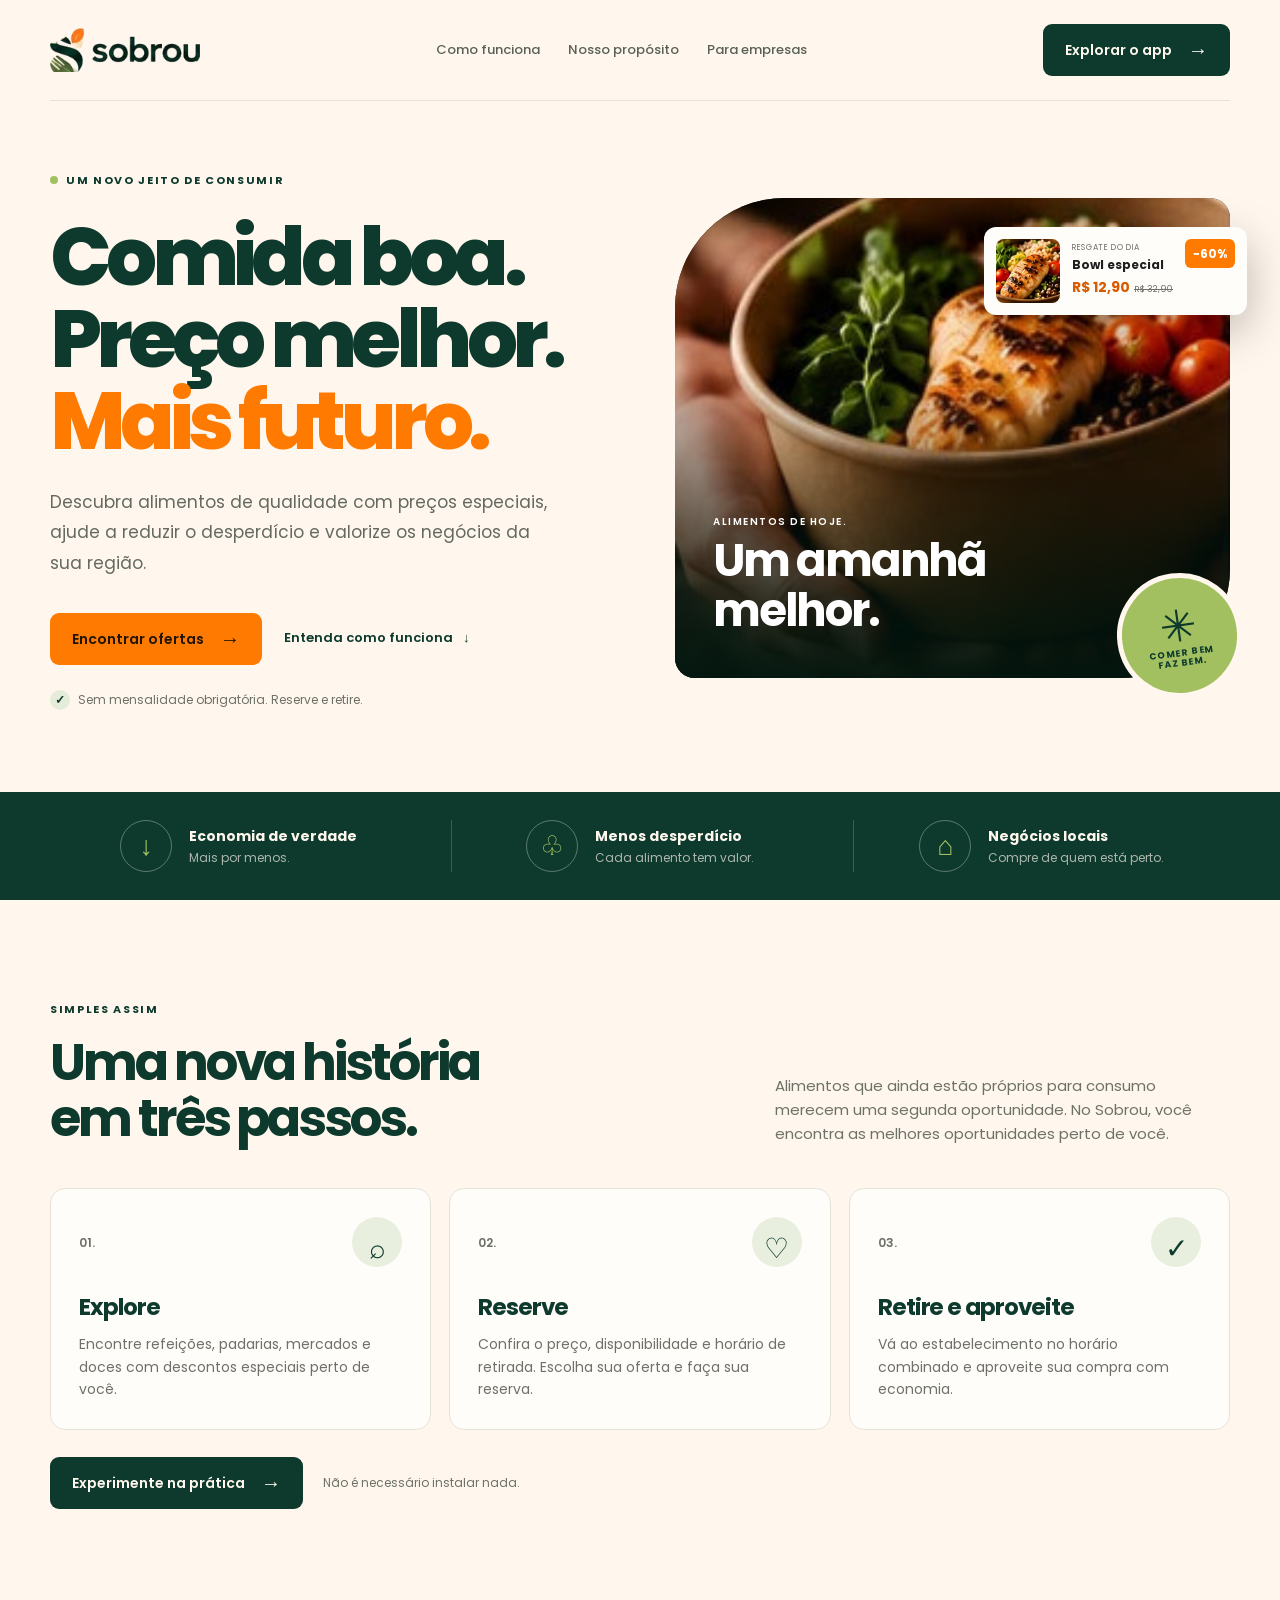
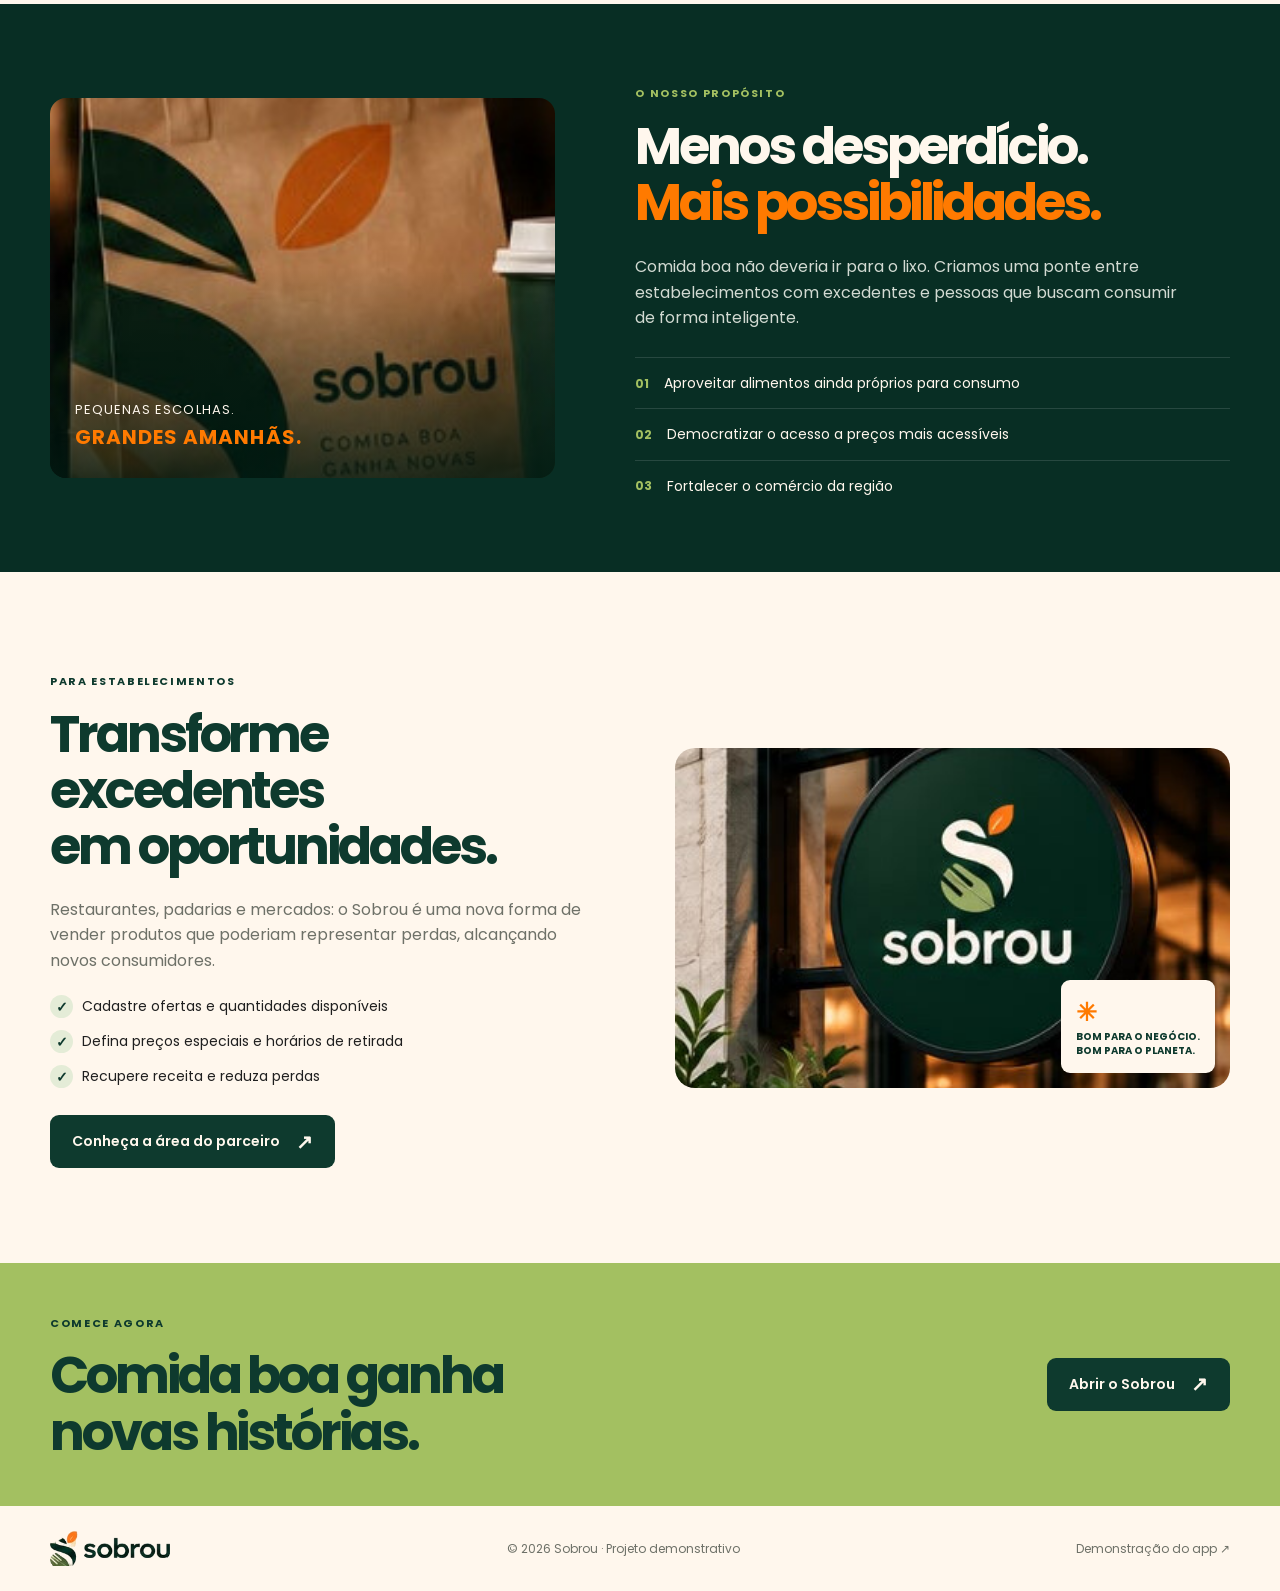
==== index.html @ 49dca66e "first commit" ====
<!doctype html>
<html lang="pt-BR">
<head>
  <meta charset="utf-8">
  <meta name="viewport" content="width=device-width, initial-scale=1">
  <meta name="theme-color" content="#0e3a2e">
  <meta name="description" content="Sobrou conecta alimentos de qualidade a pessoas que querem economizar, evitando desperdício e valorizando negócios locais.">
  <title>Sobrou — Comida boa ganha novas histórias.</title>
  <link rel="icon" href="assets/icon.png">
  <link rel="stylesheet" href="styles.css">
</head>
<body class="landing">
  <header class="site-header" id="inicio">
    <a class="brand" href="index.html" aria-label="Sobrou, início"><img src="assets/logo.png" alt="Sobrou"></a>
    <nav class="site-nav" aria-label="Navegação principal">
      <a href="#como-funciona">Como funciona</a>
      <a href="#impacto">Nosso propósito</a>
      <a href="#parceiros">Para empresas</a>
    </nav>
    <a class="button button-dark nav-cta" href="app.html">Explorar o app <span aria-hidden="true">→</span></a>
  </header>
  <main>
    <section class="hero wrap">
      <div class="hero-copy">
        <div class="eyebrow"><span class="status-dot"></span> UM NOVO JEITO DE CONSUMIR</div>
        <h1>Comida boa.<br>Preço melhor.<br><em>Mais futuro.</em></h1>
        <p>Descubra alimentos de qualidade com preços especiais, ajude a reduzir o desperdício e valorize os negócios da sua região.</p>
        <div class="hero-actions">
          <a class="button button-orange" href="app.html">Encontrar ofertas <span>→</span></a>
          <a class="text-link" href="#como-funciona">Entenda como funciona <span>↓</span></a>
        </div>
        <div class="hero-note"><span class="mini-icon">✓</span> Sem mensalidade obrigatória. Reserve e retire.</div>
      </div>
      <div class="hero-visual">
        <img src="assets/hero.jpg" alt="Bowl de frango, grãos e vegetais em uma embalagem sustentável">
        <div class="hero-overlay"></div>
        <div class="hero-image-label"><span>ALIMENTOS DE HOJE.</span><strong>Um amanhã<br>melhor.</strong></div>
        <div class="float-offer"><div class="float-thumb"><img src="assets/bowl.jpg" alt=""></div><div><small>RESGATE DO DIA</small><b>Bowl especial</b><div><strong>R$ 12,90</strong> <del>R$ 32,90</del></div></div><span class="discount">−60%</span></div>
        <div class="hero-stamp">✳<small>COMER BEM<br>FAZ BEM.</small></div>
      </div>
    </section>
    <section class="value-strip" aria-label="Benefícios">
      <div class="wrap strip-inner">
        <div><span class="strip-icon">↓</span><span><b>Economia de verdade</b><small>Mais por menos.</small></span></div>
        <div><span class="strip-icon">♧</span><span><b>Menos desperdício</b><small>Cada alimento tem valor.</small></span></div>
        <div><span class="strip-icon">⌂</span><span><b>Negócios locais</b><small>Compre de quem está perto.</small></span></div>
      </div>
    </section>
    <section class="section wrap" id="como-funciona">
      <div class="section-heading"><div><span class="eyebrow">SIMPLES ASSIM</span><h2>Uma nova história<br>em três passos.</h2></div><p>Alimentos que ainda estão próprios para consumo merecem uma segunda oportunidade. No Sobrou, você encontra as melhores oportunidades perto de você.</p></div>
      <div class="steps">
        <article class="step"><div class="step-top"><span class="step-num">01.</span><span class="step-icon">⌕</span></div><h3>Explore</h3><p>Encontre refeições, padarias, mercados e doces com descontos especiais perto de você.</p></article>
        <article class="step"><div class="step-top"><span class="step-num">02.</span><span class="step-icon">♡</span></div><h3>Reserve</h3><p>Confira o preço, disponibilidade e horário de retirada. Escolha sua oferta e faça sua reserva.</p></article>
        <article class="step"><div class="step-top"><span class="step-num">03.</span><span class="step-icon">✓</span></div><h3>Retire e aproveite</h3><p>Vá ao estabelecimento no horário combinado e aproveite sua compra com economia.</p></article>
      </div>
      <div class="section-cta"><a class="button button-dark" href="app.html">Experimente na prática <span>→</span></a><span>Não é necessário instalar nada.</span></div>
    </section>
    <section class="impact-section" id="impacto">
      <div class="wrap impact-layout">
        <div class="impact-photo"><img src="assets/package.jpg" alt="Embalagem Sobrou de papel kraft"><span>PEQUENAS ESCOLHAS.<br><strong>GRANDES AMANHÃS.</strong></span></div>
        <div class="impact-copy"><span class="eyebrow light">O NOSSO PROPÓSITO</span><h2>Menos desperdício.<br><em>Mais possibilidades.</em></h2><p>Comida boa não deveria ir para o lixo. Criamos uma ponte entre estabelecimentos com excedentes e pessoas que buscam consumir de forma inteligente.</p><div class="impact-list"><div><span>01</span> Aproveitar alimentos ainda próprios para consumo</div><div><span>02</span> Democratizar o acesso a preços mais acessíveis</div><div><span>03</span> Fortalecer o comércio da região</div></div>
        </div>
      </div>
    </section>
    <section class="section wrap partners" id="parceiros">
      <div class="partners-copy"><span class="eyebrow">PARA ESTABELECIMENTOS</span><h2>Transforme excedentes<br>em oportunidades.</h2><p>Restaurantes, padarias e mercados: o Sobrou é uma nova forma de vender produtos que poderiam representar perdas, alcançando novos consumidores.</p><ul class="check-list"><li>Cadastre ofertas e quantidades disponíveis</li><li>Defina preços especiais e horários de retirada</li><li>Recupere receita e reduza perdas</li></ul><a class="button button-dark" href="app.html#merchant">Conheça a área do parceiro <span>↗</span></a></div>
      <div class="partner-photo"><img src="assets/store.jpg" alt="Fachada de estabelecimento com identidade Sobrou"><div class="partner-badge"><span>✳</span> BOM PARA O NEGÓCIO.<br>BOM PARA O PLANETA.</div></div>
    </section>
    <section class="final-cta"><div class="wrap final-inner"><div><span class="eyebrow">COMECE AGORA</span><h2>Comida boa ganha<br>novas histórias.</h2></div><a href="app.html" class="button button-dark">Abrir o Sobrou <span>↗</span></a></div></section>
  </main>
  <footer class="site-footer wrap"><a class="brand" href="#inicio"><img src="assets/logo.png" alt="Sobrou"></a><span>© 2026 Sobrou · Projeto demonstrativo</span><a href="app.html">Demonstração do app ↗</a></footer>
</body>
</html>
---- styles.css ----
@import url('https://fonts.googleapis.com/css2?family=Poppins:wght@400;500;600;700;800&display=swap');
:root{--green:#0e3a2e;--green-deep:#082e24;--orange:#ff7a00;--cream:#fff7ed;--sage:#a3c061;--ink:#1f1f1f;--muted:#6e7168;--line:#e7e2d8;--white:#fffdf9;--font:Poppins,Arial,sans-serif}
*{box-sizing:border-box}html{scroll-behavior:smooth}body{margin:0;background:var(--cream);color:var(--ink);font-family:var(--font);line-height:1.6}a{color:inherit;text-decoration:none}button,input,select{font:inherit}button{cursor:pointer}img{max-width:100%;display:block}button:focus-visible,a:focus-visible,input:focus-visible,select:focus-visible{outline:3px solid #f5a64a;outline-offset:3px}h1,h2,h3,p{margin:0}h1,h2,h3{line-height:1.1;letter-spacing:-.045em}em{font-style:normal;color:var(--orange)}.wrap{width:min(1180px,calc(100% - 72px));margin-inline:auto}.brand img{width:150px;height:auto}.button{display:inline-flex;align-items:center;justify-content:center;gap:16px;padding:15px 22px;border:0;border-radius:9px;font-size:14px;font-weight:600;white-space:nowrap;transition:transform .2s,opacity .2s}.button:hover{transform:translateY(-2px);opacity:.9}.button-dark{background:var(--green);color:var(--cream)}.button-orange{background:var(--orange);color:#221500}.button-outline{background:transparent;border:1px solid var(--line);color:var(--green)}.button span{font-size:20px;line-height:1}.eyebrow{font-size:11px;letter-spacing:.15em;font-weight:700;color:var(--green);display:inline-flex;align-items:center;gap:8px}.status-dot{height:8px;width:8px;border-radius:50%;background:var(--sage);display:inline-block}.site-header{width:min(1180px,calc(100% - 72px));margin:auto;display:flex;align-items:center;justify-content:space-between;gap:30px;padding:24px 0;border-bottom:1px solid var(--line)}.site-nav{display:flex;gap:28px;align-items:center;font-size:13px;font-weight:500;color:#596057}.site-nav a:hover{color:var(--orange)}.hero{display:grid;grid-template-columns:1fr 1fr;align-items:center;gap:70px;min-height:590px;padding-block:65px 82px}.hero h1{font-size:clamp(55px,6.3vw,92px);font-weight:800;color:var(--green);line-height:1.02;margin:24px 0;letter-spacing:-.07em}.hero-copy>p{max-width:500px;font-size:17px;color:#646961;line-height:1.8}.hero-actions{display:flex;align-items:center;gap:22px;flex-wrap:wrap;margin-top:34px}.text-link{font-size:13px;font-weight:600;color:var(--green);display:flex;gap:10px;align-items:center}.text-link:hover{color:var(--orange)}.hero-note{display:flex;gap:8px;align-items:center;margin-top:25px;font-size:12px;color:var(--muted)}.mini-icon{display:grid;place-items:center;width:20px;height:20px;border-radius:50%;background:#e5edda;color:var(--green);font-weight:bold}.hero-visual{position:relative;min-height:480px;border-radius:110px 20px 110px 20px;background:var(--green);isolation:isolate}.hero-visual>img{position:absolute;inset:0;width:100%;height:100%;object-fit:cover;border-radius:inherit}.hero-overlay{position:absolute;inset:0;background:linear-gradient(0deg,rgba(0,23,15,.88),transparent 65%);border-radius:inherit}.hero-image-label{position:absolute;bottom:43px;left:38px;color:#fff;line-height:1.1}.hero-image-label span{font-size:10px;letter-spacing:.15em;font-weight:600}.hero-image-label strong{display:block;font-size:45px;letter-spacing:-.05em;margin-top:8px}.float-offer{position:absolute;right:-17px;top:29px;display:flex;gap:12px;align-items:center;background:var(--white);padding:12px;border-radius:12px;box-shadow:0 15px 45px #0004}.float-thumb{width:64px;height:64px;border-radius:8px;overflow:hidden}.float-thumb img{width:100%;height:100%;object-fit:cover}.float-offer small{display:block;color:var(--muted);font-size:8px;letter-spacing:.08em}.float-offer b{display:block;font-size:12px}.float-offer strong{font-size:14px;color:#da5b00}.float-offer del{font-size:9px;color:var(--muted)}.discount{padding:5px 8px;background:var(--orange);color:#fff;border-radius:6px;font-size:12px;font-weight:700;white-space:nowrap}.float-offer .discount{align-self:flex-start}.hero-stamp{position:absolute;right:-12px;bottom:-20px;background:var(--sage);color:var(--green);width:125px;height:125px;border-radius:50%;display:flex;flex-direction:column;align-items:center;justify-content:center;font-size:44px;line-height:1.05;transform:rotate(-8deg);border:5px solid var(--cream)}.hero-stamp small{font-size:9px;text-align:center;font-weight:700;letter-spacing:.07em}.value-strip{background:var(--green);color:var(--cream)}.strip-inner{display:grid;grid-template-columns:repeat(3,1fr);padding:28px 0;gap:24px}.strip-inner>div{display:flex;gap:17px;align-items:center;justify-content:center}.strip-inner>div+div{border-left:1px solid #ffffff30}.strip-icon{display:grid;place-items:center;width:52px;height:52px;border:1px solid #ffffff50;border-radius:50%;font-size:27px;color:var(--sage)}.strip-inner b,.strip-inner small{display:block}.strip-inner b{font-size:14px}.strip-inner small{font-size:12px;opacity:.66}.section{padding-block:95px}.section-heading{display:flex;align-items:end;justify-content:space-between;gap:60px;margin-bottom:42px}.section h2,.impact-copy h2,.final-cta h2{font-size:clamp(38px,4vw,59px);margin-top:13px;color:var(--green);letter-spacing:-.06em}.section-heading p{max-width:455px;color:var(--muted);font-size:15px}.steps{display:grid;grid-template-columns:repeat(3,1fr);gap:18px}.step{background:var(--white);border:1px solid var(--line);border-radius:15px;padding:28px;min-height:210px}.step-top{display:flex;align-items:center;justify-content:space-between;margin-bottom:28px}.step-num{font-size:12px;color:var(--muted);font-weight:600}.step-icon{background:#e9efde;color:var(--green);padding:10px;border-radius:50%;height:50px;width:50px;display:grid;place-items:center;font-size:28px}.step h3{font-size:23px;color:var(--green);margin-bottom:13px}.step p{font-size:14px;color:var(--muted)}.section-cta{display:flex;align-items:center;gap:20px;margin-top:27px}.section-cta>span{font-size:12px;color:var(--muted)}.impact-section{background:var(--green-deep);color:var(--cream);padding:75px 0}.impact-layout{display:grid;grid-template-columns:.85fr 1fr;gap:80px;align-items:center}.impact-photo{height:380px;position:relative;overflow:hidden;border-radius:16px}.impact-photo img{width:100%;height:100%;object-fit:cover;object-position:center 48%}.impact-photo:after{content:"";position:absolute;inset:0;background:linear-gradient(0deg,#001a12cf,transparent 55%)}.impact-photo span{font-size:13px;letter-spacing:.08em;position:absolute;bottom:25px;left:25px;z-index:1}.impact-photo strong{color:var(--orange);font-size:20px}.eyebrow.light{color:var(--sage)}.impact-copy h2{color:var(--cream);margin-bottom:24px}.impact-copy p{color:#d2dad2;max-width:550px}.impact-list{display:grid;gap:14px;margin-top:26px}.impact-list>div{padding-top:14px;border-top:1px solid #ffffff20;font-size:14px;display:flex;align-items:center;gap:15px}.impact-list span{color:var(--sage);font-size:12px;font-weight:700}.partners{display:grid;grid-template-columns:1fr 1fr;gap:70px;align-items:center}.partners-copy>p{color:var(--muted);margin:22px 0}.check-list{list-style:none;padding:0;display:grid;gap:12px;margin:0 0 27px;font-size:14px}.check-list li:before{content:"✓";display:inline-grid;place-items:center;color:var(--green);background:#e4ecd7;border-radius:50%;width:23px;height:23px;margin-right:9px;font-weight:bold}.partner-photo{height:340px;position:relative;border-radius:20px;overflow:hidden}.partner-photo img{width:100%;height:100%;object-fit:cover}.partner-badge{position:absolute;right:15px;bottom:15px;background:var(--cream);padding:15px;font-size:10px;font-weight:700;color:var(--green);border-radius:9px;line-height:1.4}.partner-badge span{color:var(--orange);font-size:25px;display:block}.final-cta{background:var(--sage);padding:46px 0}.final-inner{display:flex;align-items:center;justify-content:space-between;gap:25px}.site-footer{display:flex;justify-content:space-between;align-items:center;gap:25px;padding:25px 0;font-size:12px;color:var(--muted)}.site-footer .brand img{width:120px}
/* Aplicativo */
.svg-defs{position:absolute;width:0;height:0;overflow:hidden}.icon{width:21px;height:21px;fill:none;stroke:currentColor;stroke-width:1.7;stroke-linecap:round;stroke-linejoin:round;flex:none}.app-body{background:#fcf9f3;min-height:100vh}.app-sidebar{position:fixed;inset:0 auto 0 0;width:240px;background:var(--cream);border-right:1px solid var(--line);padding:25px 20px;display:flex;flex-direction:column;z-index:5}.app-brand{margin:10px 0 42px 10px;display:block}.app-brand img{width:150px}.sidebar-caption{font-size:10px;letter-spacing:.12em;color:#8c8e83;font-weight:600;margin:0 12px 12px}.nav-item{border:0;background:transparent;color:#6f7469;display:flex;gap:13px;align-items:center;width:100%;padding:12px 13px;border-radius:8px;font-size:13px;font-weight:500;text-align:left;margin-bottom:5px}.nav-item:hover{background:#eee9de}.nav-item.active{background:var(--green);color:white;font-weight:600}.sidebar-card{margin-top:auto;border-radius:12px;padding:19px;background:var(--green);color:var(--cream);overflow:hidden;position:relative}.sidebar-card-leaf{font-size:40px;color:var(--sage);line-height:1}.sidebar-card b{font-size:14px;line-height:1.4}.sidebar-card p{font-size:11px;opacity:.8;margin:8px 0}.sidebar-card a{color:var(--sage);font-size:11px;font-weight:600}.back-website{font-size:12px;color:var(--muted);margin:20px 10px 0}.app-main{margin-left:240px;max-width:1700px}.app-header{display:flex;align-items:center;gap:17px;justify-content:space-between;border-bottom:1px solid var(--line);padding:17px 36px;background:var(--cream);height:78px}.location{display:flex;gap:8px;align-items:center;color:var(--green)}.location small{display:block;font-size:9px;font-weight:600;letter-spacing:.08em;color:var(--muted)}.location b{font-size:13px}.demo-label{margin-left:auto;display:flex;align-items:center;gap:6px;font-size:11px;color:var(--muted);padding:7px 11px;border:1px solid var(--line);border-radius:20px}.avatar{background:#e3ebd4;border:none;border-radius:50%;color:var(--green);width:40px;height:40px;font-size:12px;font-weight:700}.mobile-brand,.mobile-nav{display:none}.app-content{padding:32px 36px 70px;max-width:1250px;margin:auto}.app-title{display:flex;align-items:center;justify-content:space-between;gap:15px;margin-bottom:22px}.app-title h1{font-size:32px;color:var(--green);letter-spacing:-.05em}.app-title p{font-size:13px;color:var(--muted);margin-top:6px}.searchbox{display:flex;align-items:center;gap:10px;border:1px solid var(--line);border-radius:9px;background:var(--white);height:46px;padding:0 14px;min-width:250px;color:var(--muted)}.searchbox input{background:none;flex:1;border:0;outline:0;min-width:0;font-size:13px;color:var(--ink)}.app-banner{border-radius:15px;background:var(--green);height:190px;display:flex;position:relative;overflow:hidden;margin:0 0 25px;color:var(--cream);align-items:center;padding:25px 32px;isolation:isolate}.app-banner:after{content:"";position:absolute;inset:0;z-index:-1;background:linear-gradient(90deg,var(--green) 0%,var(--green) 46%,#0e3a2e25 100%)}.app-banner img{position:absolute;right:0;width:48%;height:100%;object-fit:cover;z-index:-2}.app-banner h2{font-size:34px;letter-spacing:-.05em;line-height:1.16}.app-banner h2 em{color:var(--sage)}.app-banner small{display:block;font-size:11px;color:#d5e0d2;margin-top:12px}.category-bar{display:flex;gap:9px;overflow:auto;padding:0 0 10px;scrollbar-width:none}.chip{display:inline-flex;align-items:center;gap:6px;border:1px solid var(--line);background:var(--white);border-radius:30px;padding:8px 15px;font-size:12px;font-weight:500;color:#62695e;white-space:nowrap}.chip.active{color:white;background:var(--green);border-color:var(--green)}.subheading{display:flex;justify-content:space-between;align-items:center;margin:24px 0 15px;gap:12px}.subheading h2{font-size:21px;color:var(--green);letter-spacing:-.035em}.subheading span,.subheading button{font-size:12px;color:#d65d00;background:none;border:0;font-weight:600}.sort-control{border:1px solid var(--line);background:var(--white);color:var(--green);padding:7px 10px;border-radius:7px;font-size:12px}.offer-grid{display:grid;grid-template-columns:repeat(3,minmax(0,1fr));gap:18px}.offer-card{background:var(--white);border:1px solid var(--line);border-radius:13px;overflow:hidden;position:relative;cursor:pointer;transition:.2s}.offer-card:hover{transform:translateY(-3px);box-shadow:0 8px 25px #0e3a2e10}.offer-image{position:relative;height:160px;background:#e1ddcd}.offer-image img{height:100%;width:100%;object-fit:cover}.offer-image .discount{position:absolute;top:12px;left:12px}.favorite-btn{position:absolute;right:10px;top:10px;width:35px;height:35px;border:0;border-radius:50%;display:grid;place-items:center;background:var(--white);color:var(--green)}.favorite-btn.filled{color:var(--orange)}.favorite-btn.filled .icon{fill:var(--orange)}.offer-info{padding:15px}.offer-info h3{font-size:16px;color:var(--green);line-height:1.25;letter-spacing:-.02em}.offer-meta{display:flex;gap:5px;font-size:11px;color:var(--muted);margin:6px 0 12px;flex-wrap:wrap}.offer-price{display:flex;gap:8px;align-items:center;flex-wrap:wrap}.offer-price strong{color:#d65a00;font-size:21px;font-weight:700}.offer-price del{font-size:11px;color:#8b8e83}.offer-bottom{border-top:1px solid var(--line);display:flex;align-items:center;justify-content:space-between;gap:5px;padding-top:11px;margin-top:12px;color:var(--muted);font-size:10px}.offer-bottom .icon{height:13px;width:13px}.offer-bottom span{display:flex;align-items:center;gap:4px}.offer-bottom b{color:var(--green);font-weight:600}.empty{border:1px dashed var(--line);border-radius:12px;text-align:center;padding:60px 20px;background:var(--white);color:var(--muted);grid-column:1/-1}.empty h3{color:var(--green);margin:10px 0}.empty .button{margin-top:15px}.empty .icon{width:32px;height:32px;color:var(--sage)}.app-modal{padding:0;border:0;border-radius:18px;width:min(510px,calc(100% - 28px));max-height:min(90vh,800px);background:var(--white);color:var(--ink);overflow:auto;box-shadow:0 15px 80px #0004}.app-modal::backdrop{background:#092c25a1;backdrop-filter:blur(2px)}.modal-top{display:flex;align-items:center;gap:12px;justify-content:space-between;padding:20px 23px;border-bottom:1px solid var(--line)}.modal-top h2{color:var(--green);font-size:21px;letter-spacing:-.04em}.close-btn{height:35px;width:35px;background:var(--cream);border:1px solid var(--line);border-radius:50%;font-size:21px;line-height:1;color:var(--green)}.modal-photo{height:210px;width:100%;object-fit:cover}.modal-body{padding:24px}.modal-body h2{font-size:27px;color:var(--green);margin:8px 0}.modal-body p{font-size:13px;color:var(--muted);margin:11px 0}.modal-detail{display:grid;gap:11px;padding:15px;background:var(--cream);border-radius:9px;margin:18px 0}.modal-detail div{display:flex;align-items:center;gap:8px;font-size:12px}.modal-detail .icon{width:16px;height:16px;color:var(--green)}.quantity-row{display:flex;align-items:center;justify-content:space-between;font-size:13px;font-weight:600;margin:20px 0}.quantity{display:flex;align-items:center;gap:16px}.quantity button{height:35px;width:35px;border:1px solid var(--line);background:var(--cream);border-radius:50%;color:var(--green);font-size:18px}.wide{width:100%}.order-summary{display:flex;align-items:center;gap:14px;padding:15px;background:var(--cream);border-radius:10px}.order-summary img{width:78px;height:63px;object-fit:cover;border-radius:7px}.order-summary b{font-size:14px;color:var(--green)}.order-summary small{display:block;color:var(--muted);font-size:11px}.order-summary strong{color:#d65a00}.total-row{display:flex;justify-content:space-between;padding:19px 0;border-bottom:1px solid var(--line);font-weight:600}.payment-options{display:grid;gap:10px;margin:14px 0}.payment-options label{display:flex;gap:10px;padding:11px;border:1px solid var(--line);border-radius:8px;font-size:13px;align-items:center}.payment-options input{accent-color:var(--green)}.notice{padding:12px;background:#fff0dc;color:#9b5e16;border-radius:8px;font-size:12px;margin:15px 0}.success{text-align:center;padding:38px 23px}.success-icon{width:90px;height:90px;border-radius:50%;display:grid;place-items:center;margin:0 auto 22px;background:#e3ecd4;color:var(--green);font-size:48px}.order-code{background:var(--cream);border:1px dashed #c5cbb4;border-radius:10px;padding:14px;margin:20px 0;font-size:13px;color:var(--muted)}.order-code strong{display:block;color:var(--green);font-size:25px;letter-spacing:.12em}.orders-list{display:grid;gap:15px}.order-card{border:1px solid var(--line);padding:19px;background:var(--white);border-radius:12px}.order-top{display:flex;justify-content:space-between;align-items:center;margin-bottom:15px;font-size:12px;font-weight:700;color:var(--green)}.pill{font-size:11px;padding:5px 9px;background:#ffe7c6;color:#975308;border-radius:20px;font-weight:600}.pill.green{color:var(--green);background:#e0eedb}.order-actions{display:flex;gap:10px;align-items:center;justify-content:space-between;margin-top:14px;font-size:12px}.profile-card{padding:24px;background:var(--white);border:1px solid var(--line);border-radius:13px;max-width:620px}.profile-person{display:flex;gap:16px;align-items:center;padding-bottom:22px;border-bottom:1px solid var(--line)}.profile-person .avatar{width:60px;height:60px;font-size:20px;display:grid;place-items:center}.profile-person h2{color:var(--green);font-size:20px}.profile-person p{font-size:13px;color:var(--muted)}.profile-link{width:100%;border:0;border-bottom:1px solid var(--line);display:flex;align-items:center;gap:12px;background:none;color:var(--green);padding:16px 0;text-align:left;font-size:13px}.profile-link span{margin-left:auto}.merchant-stats{display:grid;grid-template-columns:repeat(3,1fr);gap:14px;margin:20px 0}.stat{padding:20px;border:1px solid var(--line);border-radius:12px;background:var(--white)}.stat small{font-size:12px;color:var(--muted)}.stat strong{display:block;font-size:25px;color:var(--green);letter-spacing:-.05em}.merchant-offer{display:flex;align-items:center;gap:14px;border:1px solid var(--line);border-radius:10px;background:var(--white);padding:13px;margin-bottom:12px}.merchant-offer img{width:70px;height:60px;border-radius:7px;object-fit:cover}.merchant-offer b{font-size:13px;color:var(--green)}.merchant-offer small{display:block;font-size:11px;color:var(--muted)}.toggle{margin-left:auto;border:0;border-radius:18px;background:var(--green);width:42px;height:25px;padding:3px;display:flex;align-items:center;justify-content:flex-end}.toggle.off{background:#b9bdb5;justify-content:flex-start}.toggle:before{content:"";width:19px;height:19px;border-radius:50%;background:white}.offer-form{display:grid;gap:14px}.offer-form label{font-size:12px;color:var(--green);font-weight:600;display:grid;gap:5px}.offer-form input,.offer-form select{width:100%;background:var(--cream);border:1px solid var(--line);border-radius:8px;padding:10px;font-size:14px}.form-row{display:grid;grid-template-columns:1fr 1fr;gap:11px}.toast{position:fixed;bottom:28px;left:50%;transform:translate(-50%,20px);opacity:0;pointer-events:none;background:var(--green);color:white;padding:13px 20px;border-radius:9px;z-index:20;transition:.25s;font-size:13px;max-width:90%;text-align:center}.toast.show{opacity:1;transform:translate(-50%,0)}.small-text{font-size:12px;color:var(--muted)}
@media(max-width:1050px){.hero{gap:45px}.hero-visual{min-height:425px}.hero-stamp{width:100px;height:100px}.site-nav{gap:17px}.offer-grid{grid-template-columns:repeat(2,minmax(0,1fr))}.app-title{align-items:start;flex-direction:column}.searchbox{width:100%}.impact-layout{gap:45px}}
@media(max-width:760px){.wrap,.site-header{width:calc(100% - 36px)}.site-header{gap:10px;padding:18px 0}.brand img{width:112px}.site-nav{display:none}.nav-cta{font-size:11px;padding:10px 12px;gap:5px}.hero{grid-template-columns:1fr;padding:36px 0 52px;gap:32px;min-height:0}.hero h1{font-size:clamp(48px,12vw,75px);margin:18px 0}.hero-copy>p{font-size:15px}.hero-actions{gap:14px;margin-top:23px}.hero-note{margin-top:15px}.hero-visual{min-height:350px;border-radius:60px 16px 60px 16px;margin-right:5px}.float-offer{top:20px;right:-5px;padding:9px;gap:8px}.float-thumb{width:45px;height:45px}.hero-stamp{right:-7px;bottom:-12px}.hero-image-label{bottom:32px;left:25px}.hero-image-label strong{font-size:34px}.strip-inner{grid-template-columns:1fr;gap:17px;padding:22px 0}.strip-inner>div{justify-content:flex-start}.strip-inner>div+div{border-left:0}.strip-icon{height:40px;width:40px;font-size:21px}.section{padding-block:57px}.section-heading{display:block;margin-bottom:23px}.section-heading p{margin-top:17px}.section h2,.impact-copy h2,.final-cta h2{font-size:37px}.steps{grid-template-columns:1fr}.step{padding:22px;min-height:160px}.step-top{margin-bottom:17px}.section-cta{flex-wrap:wrap;gap:10px}.impact-section{padding:40px 0}.impact-layout,.partners{grid-template-columns:1fr;gap:30px}.impact-photo{height:280px}.impact-copy p{font-size:14px}.partner-photo{height:270px}.final-inner{align-items:flex-start;flex-direction:column}.site-footer{align-items:flex-start;flex-direction:column;gap:9px}.app-sidebar{display:none}.app-main{margin:0}.app-header{height:auto;padding:13px 16px;gap:8px;flex-wrap:wrap}.mobile-brand{display:block}.mobile-brand img{width:106px}.location{order:5;flex-basis:100%;padding-top:7px;gap:6px}.location small{display:none}.location .icon{width:15px;height:15px}.location b{font-size:12px}.demo-label{font-size:9px;padding:5px 7px}.app-header .avatar{height:33px;width:33px}.app-content{padding:19px 15px 99px}.app-title{gap:12px;margin-bottom:17px}.app-title h1{font-size:25px}.app-title p{font-size:12px}.app-banner{height:145px;padding:18px;margin-bottom:17px;border-radius:12px}.app-banner h2{font-size:25px}.app-banner small{font-size:10px;max-width:165px}.chip{font-size:11px;padding:7px 11px}.offer-grid{gap:10px;grid-template-columns:repeat(2,minmax(0,1fr))}.offer-image{height:115px}.offer-image .discount{font-size:10px;padding:4px 6px;top:7px;left:7px}.favorite-btn{height:29px;width:29px;right:7px;top:7px}.favorite-btn .icon{height:17px;width:17px}.offer-info{padding:10px}.offer-info h3{font-size:13px}.offer-meta{font-size:10px;margin:5px 0 7px}.offer-price{gap:5px}.offer-price strong{font-size:17px}.offer-price del{font-size:9px}.offer-bottom{font-size:9px;gap:4px;flex-wrap:wrap}.subheading{margin:17px 0 13px}.subheading h2{font-size:18px}.mobile-nav{display:flex;position:fixed;z-index:10;bottom:0;left:0;right:0;justify-content:space-around;align-items:center;background:var(--cream);border-top:1px solid var(--line);padding:8px 4px max(10px,env(safe-area-inset-bottom));box-shadow:0 -4px 15px #0e3a2e06}.mobile-nav .nav-item{flex-direction:column;gap:4px;text-align:center;font-size:10px;padding:5px 2px;margin:0;width:auto;background:transparent}.mobile-nav .nav-item.active{color:#d65a00}.mobile-nav .icon{width:22px;height:22px}.mobile-nav [data-view=merchant]{display:none}.toast{bottom:80px}.merchant-stats{gap:7px}.stat{padding:12px 9px}.stat strong{font-size:19px}.stat small{font-size:10px}.modal-photo{height:180px}.app-modal{max-height:88vh}.modal-body{padding:20px}}
@media(prefers-reduced-motion:reduce){html{scroll-behavior:auto}*{transition:none!important}}
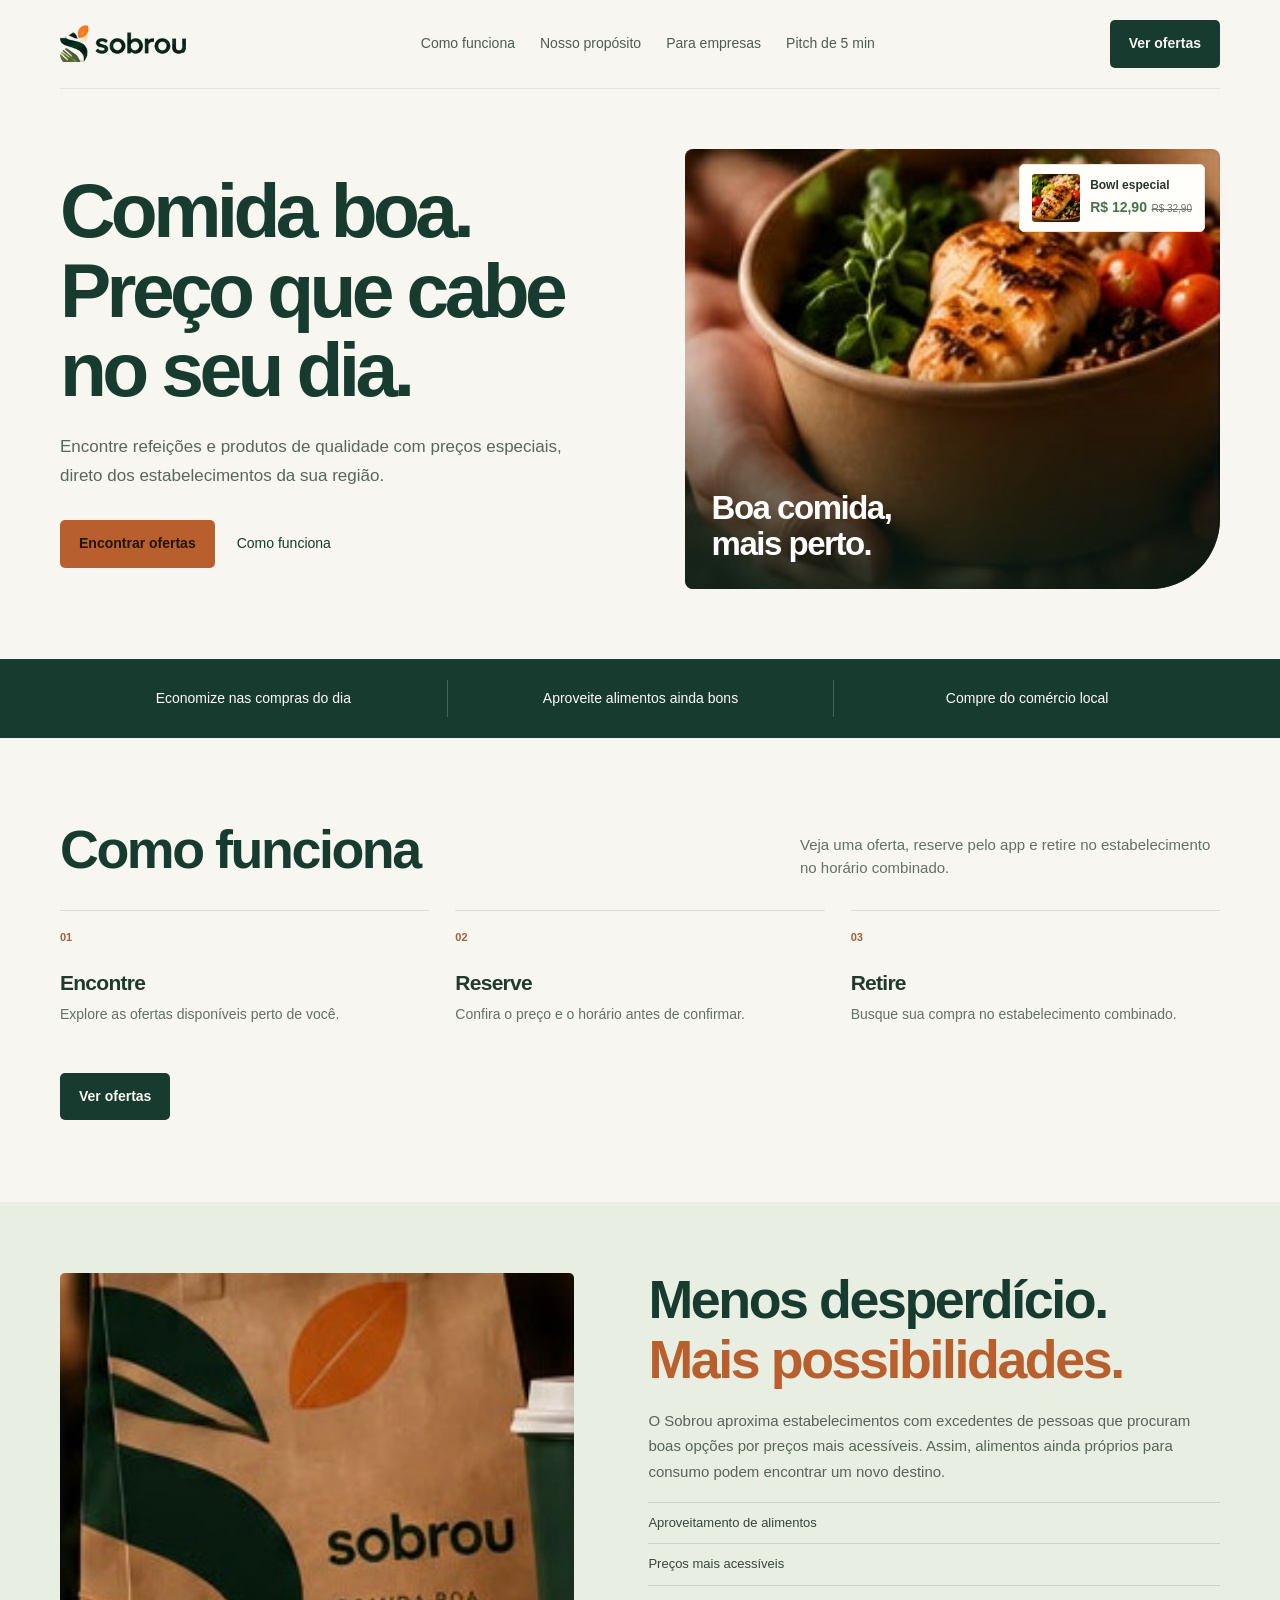
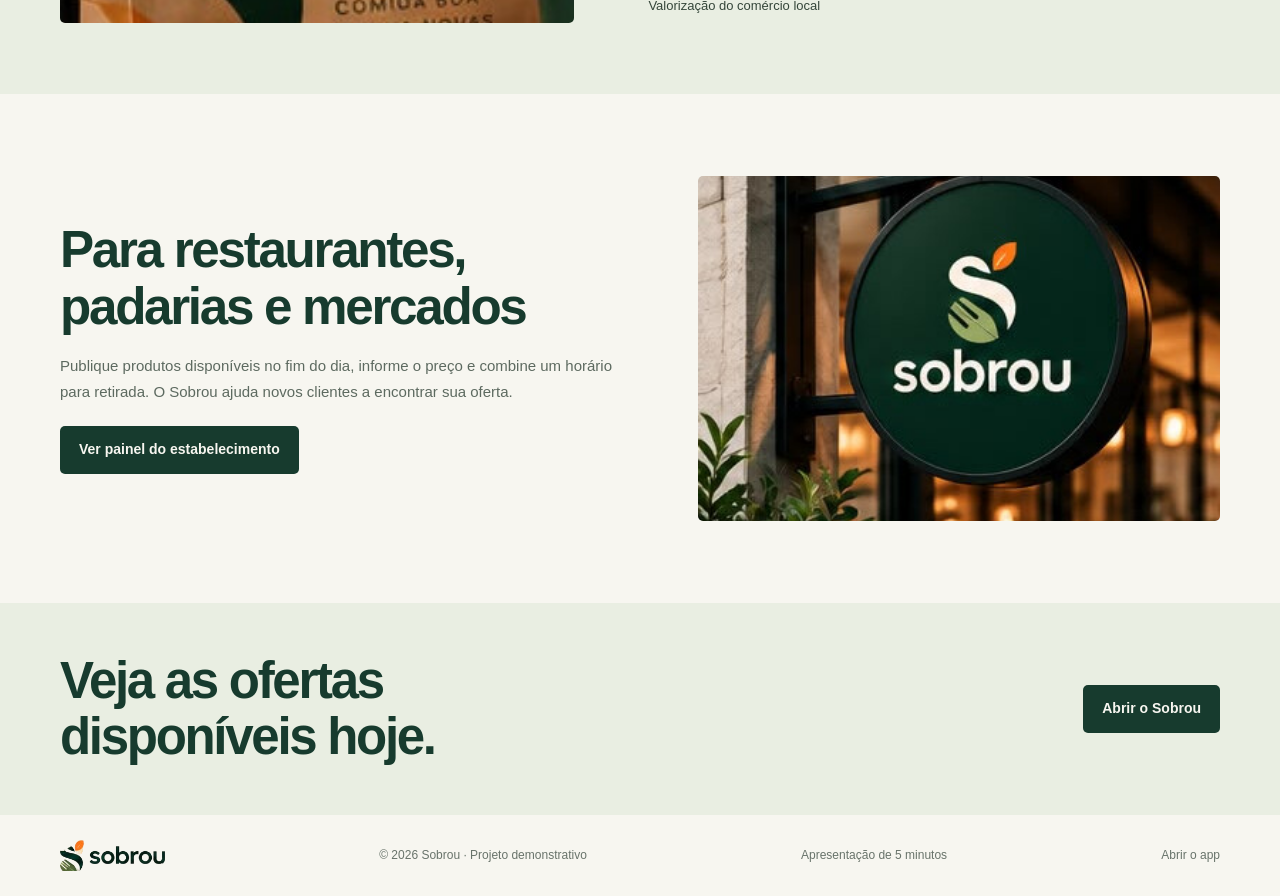
==== commit 5a2a7df4: "Publish Sobrou pitch, app demo and PDF" ====
--- a/index.html
+++ b/index.html
@@ -16,58 +16,56 @@
       <a href="#como-funciona">Como funciona</a>
       <a href="#impacto">Nosso propósito</a>
       <a href="#parceiros">Para empresas</a>
+      <a href="pitch.html">Pitch de 5 min</a>
     </nav>
-    <a class="button button-dark nav-cta" href="app.html">Explorar o app <span aria-hidden="true">→</span></a>
+    <a class="button button-dark nav-cta" href="app.html">Ver ofertas</a>
   </header>
   <main>
     <section class="hero wrap">
       <div class="hero-copy">
-        <div class="eyebrow"><span class="status-dot"></span> UM NOVO JEITO DE CONSUMIR</div>
-        <h1>Comida boa.<br>Preço melhor.<br><em>Mais futuro.</em></h1>
-        <p>Descubra alimentos de qualidade com preços especiais, ajude a reduzir o desperdício e valorize os negócios da sua região.</p>
+        <h1>Comida boa.<br>Preço que cabe<br>no seu dia.</h1>
+        <p>Encontre refeições e produtos de qualidade com preços especiais, direto dos estabelecimentos da sua região.</p>
         <div class="hero-actions">
-          <a class="button button-orange" href="app.html">Encontrar ofertas <span>→</span></a>
-          <a class="text-link" href="#como-funciona">Entenda como funciona <span>↓</span></a>
+          <a class="button button-orange" href="app.html">Encontrar ofertas</a>
+          <a class="text-link" href="#como-funciona">Como funciona</a>
         </div>
-        <div class="hero-note"><span class="mini-icon">✓</span> Sem mensalidade obrigatória. Reserve e retire.</div>
       </div>
       <div class="hero-visual">
         <img src="assets/hero.jpg" alt="Bowl de frango, grãos e vegetais em uma embalagem sustentável">
         <div class="hero-overlay"></div>
-        <div class="hero-image-label"><span>ALIMENTOS DE HOJE.</span><strong>Um amanhã<br>melhor.</strong></div>
-        <div class="float-offer"><div class="float-thumb"><img src="assets/bowl.jpg" alt=""></div><div><small>RESGATE DO DIA</small><b>Bowl especial</b><div><strong>R$ 12,90</strong> <del>R$ 32,90</del></div></div><span class="discount">−60%</span></div>
-        <div class="hero-stamp">✳<small>COMER BEM<br>FAZ BEM.</small></div>
+        <div class="hero-image-label"><strong>Boa comida,<br>mais perto.</strong></div>
+        <div class="float-offer"><div class="float-thumb"><img src="assets/bowl.jpg" alt="Bowl com frango e vegetais"></div><div><b>Bowl especial</b><div><strong>R$ 12,90</strong> <del>R$ 32,90</del></div></div></div>
       </div>
     </section>
-    <section class="value-strip" aria-label="Benefícios">
+    <section class="value-strip" aria-label="O que você encontra no Sobrou">
       <div class="wrap strip-inner">
-        <div><span class="strip-icon">↓</span><span><b>Economia de verdade</b><small>Mais por menos.</small></span></div>
-        <div><span class="strip-icon">♧</span><span><b>Menos desperdício</b><small>Cada alimento tem valor.</small></span></div>
-        <div><span class="strip-icon">⌂</span><span><b>Negócios locais</b><small>Compre de quem está perto.</small></span></div>
+        <div>Economize nas compras do dia</div>
+        <div>Aproveite alimentos ainda bons</div>
+        <div>Compre do comércio local</div>
       </div>
     </section>
     <section class="section wrap" id="como-funciona">
-      <div class="section-heading"><div><span class="eyebrow">SIMPLES ASSIM</span><h2>Uma nova história<br>em três passos.</h2></div><p>Alimentos que ainda estão próprios para consumo merecem uma segunda oportunidade. No Sobrou, você encontra as melhores oportunidades perto de você.</p></div>
+      <div class="section-heading"><div><h2>Como funciona</h2></div><p>Veja uma oferta, reserve pelo app e retire no estabelecimento no horário combinado.</p></div>
       <div class="steps">
-        <article class="step"><div class="step-top"><span class="step-num">01.</span><span class="step-icon">⌕</span></div><h3>Explore</h3><p>Encontre refeições, padarias, mercados e doces com descontos especiais perto de você.</p></article>
-        <article class="step"><div class="step-top"><span class="step-num">02.</span><span class="step-icon">♡</span></div><h3>Reserve</h3><p>Confira o preço, disponibilidade e horário de retirada. Escolha sua oferta e faça sua reserva.</p></article>
-        <article class="step"><div class="step-top"><span class="step-num">03.</span><span class="step-icon">✓</span></div><h3>Retire e aproveite</h3><p>Vá ao estabelecimento no horário combinado e aproveite sua compra com economia.</p></article>
+        <article class="step"><div class="step-top"><span class="step-num">01</span></div><h3>Encontre</h3><p>Explore as ofertas disponíveis perto de você.</p></article>
+        <article class="step"><div class="step-top"><span class="step-num">02</span></div><h3>Reserve</h3><p>Confira o preço e o horário antes de confirmar.</p></article>
+        <article class="step"><div class="step-top"><span class="step-num">03</span></div><h3>Retire</h3><p>Busque sua compra no estabelecimento combinado.</p></article>
       </div>
-      <div class="section-cta"><a class="button button-dark" href="app.html">Experimente na prática <span>→</span></a><span>Não é necessário instalar nada.</span></div>
+      <div class="section-cta"><a class="button button-dark" href="app.html">Ver ofertas</a></div>
     </section>
     <section class="impact-section" id="impacto">
       <div class="wrap impact-layout">
-        <div class="impact-photo"><img src="assets/package.jpg" alt="Embalagem Sobrou de papel kraft"><span>PEQUENAS ESCOLHAS.<br><strong>GRANDES AMANHÃS.</strong></span></div>
-        <div class="impact-copy"><span class="eyebrow light">O NOSSO PROPÓSITO</span><h2>Menos desperdício.<br><em>Mais possibilidades.</em></h2><p>Comida boa não deveria ir para o lixo. Criamos uma ponte entre estabelecimentos com excedentes e pessoas que buscam consumir de forma inteligente.</p><div class="impact-list"><div><span>01</span> Aproveitar alimentos ainda próprios para consumo</div><div><span>02</span> Democratizar o acesso a preços mais acessíveis</div><div><span>03</span> Fortalecer o comércio da região</div></div>
+        <div class="impact-photo"><img src="assets/package.jpg" alt="Embalagem do projeto Sobrou"></div>
+        <div class="impact-copy"><h2>Menos desperdício.<br><em>Mais possibilidades.</em></h2><p>O Sobrou aproxima estabelecimentos com excedentes de pessoas que procuram boas opções por preços mais acessíveis. Assim, alimentos ainda próprios para consumo podem encontrar um novo destino.</p><div class="impact-list"><div>Aproveitamento de alimentos</div><div>Preços mais acessíveis</div><div>Valorização do comércio local</div></div>
         </div>
       </div>
     </section>
     <section class="section wrap partners" id="parceiros">
-      <div class="partners-copy"><span class="eyebrow">PARA ESTABELECIMENTOS</span><h2>Transforme excedentes<br>em oportunidades.</h2><p>Restaurantes, padarias e mercados: o Sobrou é uma nova forma de vender produtos que poderiam representar perdas, alcançando novos consumidores.</p><ul class="check-list"><li>Cadastre ofertas e quantidades disponíveis</li><li>Defina preços especiais e horários de retirada</li><li>Recupere receita e reduza perdas</li></ul><a class="button button-dark" href="app.html#merchant">Conheça a área do parceiro <span>↗</span></a></div>
-      <div class="partner-photo"><img src="assets/store.jpg" alt="Fachada de estabelecimento com identidade Sobrou"><div class="partner-badge"><span>✳</span> BOM PARA O NEGÓCIO.<br>BOM PARA O PLANETA.</div></div>
+      <div class="partners-copy"><h2>Para restaurantes,<br>padarias e mercados</h2><p>Publique produtos disponíveis no fim do dia, informe o preço e combine um horário para retirada. O Sobrou ajuda novos clientes a encontrar sua oferta.</p><a class="button button-dark" href="app.html#merchant">Ver painel do estabelecimento</a></div>
+      <div class="partner-photo"><img src="assets/store.jpg" alt="Fachada de estabelecimento local"></div>
     </section>
-    <section class="final-cta"><div class="wrap final-inner"><div><span class="eyebrow">COMECE AGORA</span><h2>Comida boa ganha<br>novas histórias.</h2></div><a href="app.html" class="button button-dark">Abrir o Sobrou <span>↗</span></a></div></section>
+    <section class="final-cta"><div class="wrap final-inner"><div><h2>Veja as ofertas<br>disponíveis hoje.</h2></div><a href="app.html" class="button button-dark">Abrir o Sobrou</a></div></section>
   </main>
-  <footer class="site-footer wrap"><a class="brand" href="#inicio"><img src="assets/logo.png" alt="Sobrou"></a><span>© 2026 Sobrou · Projeto demonstrativo</span><a href="app.html">Demonstração do app ↗</a></footer>
+  <footer class="site-footer wrap"><a class="brand" href="#inicio"><img src="assets/logo.png" alt="Sobrou"></a><span>© 2026 Sobrou · Projeto demonstrativo</span><a href="pitch.html">Apresentação de 5 minutos</a><a href="app.html">Abrir o app</a></footer>
 </body>
 </html>
--- a/styles.css
+++ b/styles.css
@@ -1,8 +1,33 @@
-@import url('https://fonts.googleapis.com/css2?family=Poppins:wght@400;500;600;700;800&display=swap');
-:root{--green:#0e3a2e;--green-deep:#082e24;--orange:#ff7a00;--cream:#fff7ed;--sage:#a3c061;--ink:#1f1f1f;--muted:#6e7168;--line:#e7e2d8;--white:#fffdf9;--font:Poppins,Arial,sans-serif}
+:root{--green:#173b2e;--green-deep:#102e25;--orange:#b95f2e;--cream:#f7f6f0;--sage:#dce5cf;--ink:#26352c;--muted:#68736b;--line:#e1e3dc;--white:#fffefa;--font:Arial,Helvetica,sans-serif}
 *{box-sizing:border-box}html{scroll-behavior:smooth}body{margin:0;background:var(--cream);color:var(--ink);font-family:var(--font);line-height:1.6}a{color:inherit;text-decoration:none}button,input,select{font:inherit}button{cursor:pointer}img{max-width:100%;display:block}button:focus-visible,a:focus-visible,input:focus-visible,select:focus-visible{outline:3px solid #f5a64a;outline-offset:3px}h1,h2,h3,p{margin:0}h1,h2,h3{line-height:1.1;letter-spacing:-.045em}em{font-style:normal;color:var(--orange)}.wrap{width:min(1180px,calc(100% - 72px));margin-inline:auto}.brand img{width:150px;height:auto}.button{display:inline-flex;align-items:center;justify-content:center;gap:16px;padding:15px 22px;border:0;border-radius:9px;font-size:14px;font-weight:600;white-space:nowrap;transition:transform .2s,opacity .2s}.button:hover{transform:translateY(-2px);opacity:.9}.button-dark{background:var(--green);color:var(--cream)}.button-orange{background:var(--orange);color:#221500}.button-outline{background:transparent;border:1px solid var(--line);color:var(--green)}.button span{font-size:20px;line-height:1}.eyebrow{font-size:11px;letter-spacing:.15em;font-weight:700;color:var(--green);display:inline-flex;align-items:center;gap:8px}.status-dot{height:8px;width:8px;border-radius:50%;background:var(--sage);display:inline-block}.site-header{width:min(1180px,calc(100% - 72px));margin:auto;display:flex;align-items:center;justify-content:space-between;gap:30px;padding:24px 0;border-bottom:1px solid var(--line)}.site-nav{display:flex;gap:28px;align-items:center;font-size:13px;font-weight:500;color:#596057}.site-nav a:hover{color:var(--orange)}.hero{display:grid;grid-template-columns:1fr 1fr;align-items:center;gap:70px;min-height:590px;padding-block:65px 82px}.hero h1{font-size:clamp(55px,6.3vw,92px);font-weight:800;color:var(--green);line-height:1.02;margin:24px 0;letter-spacing:-.07em}.hero-copy>p{max-width:500px;font-size:17px;color:#646961;line-height:1.8}.hero-actions{display:flex;align-items:center;gap:22px;flex-wrap:wrap;margin-top:34px}.text-link{font-size:13px;font-weight:600;color:var(--green);display:flex;gap:10px;align-items:center}.text-link:hover{color:var(--orange)}.hero-note{display:flex;gap:8px;align-items:center;margin-top:25px;font-size:12px;color:var(--muted)}.mini-icon{display:grid;place-items:center;width:20px;height:20px;border-radius:50%;background:#e5edda;color:var(--green);font-weight:bold}.hero-visual{position:relative;min-height:480px;border-radius:110px 20px 110px 20px;background:var(--green);isolation:isolate}.hero-visual>img{position:absolute;inset:0;width:100%;height:100%;object-fit:cover;border-radius:inherit}.hero-overlay{position:absolute;inset:0;background:linear-gradient(0deg,rgba(0,23,15,.88),transparent 65%);border-radius:inherit}.hero-image-label{position:absolute;bottom:43px;left:38px;color:#fff;line-height:1.1}.hero-image-label span{font-size:10px;letter-spacing:.15em;font-weight:600}.hero-image-label strong{display:block;font-size:45px;letter-spacing:-.05em;margin-top:8px}.float-offer{position:absolute;right:-17px;top:29px;display:flex;gap:12px;align-items:center;background:var(--white);padding:12px;border-radius:12px;box-shadow:0 15px 45px #0004}.float-thumb{width:64px;height:64px;border-radius:8px;overflow:hidden}.float-thumb img{width:100%;height:100%;object-fit:cover}.float-offer small{display:block;color:var(--muted);font-size:8px;letter-spacing:.08em}.float-offer b{display:block;font-size:12px}.float-offer strong{font-size:14px;color:#da5b00}.float-offer del{font-size:9px;color:var(--muted)}.discount{padding:5px 8px;background:var(--orange);color:#fff;border-radius:6px;font-size:12px;font-weight:700;white-space:nowrap}.float-offer .discount{align-self:flex-start}.hero-stamp{position:absolute;right:-12px;bottom:-20px;background:var(--sage);color:var(--green);width:125px;height:125px;border-radius:50%;display:flex;flex-direction:column;align-items:center;justify-content:center;font-size:44px;line-height:1.05;transform:rotate(-8deg);border:5px solid var(--cream)}.hero-stamp small{font-size:9px;text-align:center;font-weight:700;letter-spacing:.07em}.value-strip{background:var(--green);color:var(--cream)}.strip-inner{display:grid;grid-template-columns:repeat(3,1fr);padding:28px 0;gap:24px}.strip-inner>div{display:flex;gap:17px;align-items:center;justify-content:center}.strip-inner>div+div{border-left:1px solid #ffffff30}.strip-icon{display:grid;place-items:center;width:52px;height:52px;border:1px solid #ffffff50;border-radius:50%;font-size:27px;color:var(--sage)}.strip-inner b,.strip-inner small{display:block}.strip-inner b{font-size:14px}.strip-inner small{font-size:12px;opacity:.66}.section{padding-block:95px}.section-heading{display:flex;align-items:end;justify-content:space-between;gap:60px;margin-bottom:42px}.section h2,.impact-copy h2,.final-cta h2{font-size:clamp(38px,4vw,59px);margin-top:13px;color:var(--green);letter-spacing:-.06em}.section-heading p{max-width:455px;color:var(--muted);font-size:15px}.steps{display:grid;grid-template-columns:repeat(3,1fr);gap:18px}.step{background:var(--white);border:1px solid var(--line);border-radius:15px;padding:28px;min-height:210px}.step-top{display:flex;align-items:center;justify-content:space-between;margin-bottom:28px}.step-num{font-size:12px;color:var(--muted);font-weight:600}.step-icon{background:#e9efde;color:var(--green);padding:10px;border-radius:50%;height:50px;width:50px;display:grid;place-items:center;font-size:28px}.step h3{font-size:23px;color:var(--green);margin-bottom:13px}.step p{font-size:14px;color:var(--muted)}.section-cta{display:flex;align-items:center;gap:20px;margin-top:27px}.section-cta>span{font-size:12px;color:var(--muted)}.impact-section{background:var(--green-deep);color:var(--cream);padding:75px 0}.impact-layout{display:grid;grid-template-columns:.85fr 1fr;gap:80px;align-items:center}.impact-photo{height:380px;position:relative;overflow:hidden;border-radius:16px}.impact-photo img{width:100%;height:100%;object-fit:cover;object-position:center 48%}.impact-photo:after{content:"";position:absolute;inset:0;background:linear-gradient(0deg,#001a12cf,transparent 55%)}.impact-photo span{font-size:13px;letter-spacing:.08em;position:absolute;bottom:25px;left:25px;z-index:1}.impact-photo strong{color:var(--orange);font-size:20px}.eyebrow.light{color:var(--sage)}.impact-copy h2{color:var(--cream);margin-bottom:24px}.impact-copy p{color:#d2dad2;max-width:550px}.impact-list{display:grid;gap:14px;margin-top:26px}.impact-list>div{padding-top:14px;border-top:1px solid #ffffff20;font-size:14px;display:flex;align-items:center;gap:15px}.impact-list span{color:var(--sage);font-size:12px;font-weight:700}.partners{display:grid;grid-template-columns:1fr 1fr;gap:70px;align-items:center}.partners-copy>p{color:var(--muted);margin:22px 0}.check-list{list-style:none;padding:0;display:grid;gap:12px;margin:0 0 27px;font-size:14px}.check-list li:before{content:"✓";display:inline-grid;place-items:center;color:var(--green);background:#e4ecd7;border-radius:50%;width:23px;height:23px;margin-right:9px;font-weight:bold}.partner-photo{height:340px;position:relative;border-radius:20px;overflow:hidden}.partner-photo img{width:100%;height:100%;object-fit:cover}.partner-badge{position:absolute;right:15px;bottom:15px;background:var(--cream);padding:15px;font-size:10px;font-weight:700;color:var(--green);border-radius:9px;line-height:1.4}.partner-badge span{color:var(--orange);font-size:25px;display:block}.final-cta{background:var(--sage);padding:46px 0}.final-inner{display:flex;align-items:center;justify-content:space-between;gap:25px}.site-footer{display:flex;justify-content:space-between;align-items:center;gap:25px;padding:25px 0;font-size:12px;color:var(--muted)}.site-footer .brand img{width:120px}
 /* Aplicativo */
 .svg-defs{position:absolute;width:0;height:0;overflow:hidden}.icon{width:21px;height:21px;fill:none;stroke:currentColor;stroke-width:1.7;stroke-linecap:round;stroke-linejoin:round;flex:none}.app-body{background:#fcf9f3;min-height:100vh}.app-sidebar{position:fixed;inset:0 auto 0 0;width:240px;background:var(--cream);border-right:1px solid var(--line);padding:25px 20px;display:flex;flex-direction:column;z-index:5}.app-brand{margin:10px 0 42px 10px;display:block}.app-brand img{width:150px}.sidebar-caption{font-size:10px;letter-spacing:.12em;color:#8c8e83;font-weight:600;margin:0 12px 12px}.nav-item{border:0;background:transparent;color:#6f7469;display:flex;gap:13px;align-items:center;width:100%;padding:12px 13px;border-radius:8px;font-size:13px;font-weight:500;text-align:left;margin-bottom:5px}.nav-item:hover{background:#eee9de}.nav-item.active{background:var(--green);color:white;font-weight:600}.sidebar-card{margin-top:auto;border-radius:12px;padding:19px;background:var(--green);color:var(--cream);overflow:hidden;position:relative}.sidebar-card-leaf{font-size:40px;color:var(--sage);line-height:1}.sidebar-card b{font-size:14px;line-height:1.4}.sidebar-card p{font-size:11px;opacity:.8;margin:8px 0}.sidebar-card a{color:var(--sage);font-size:11px;font-weight:600}.back-website{font-size:12px;color:var(--muted);margin:20px 10px 0}.app-main{margin-left:240px;max-width:1700px}.app-header{display:flex;align-items:center;gap:17px;justify-content:space-between;border-bottom:1px solid var(--line);padding:17px 36px;background:var(--cream);height:78px}.location{display:flex;gap:8px;align-items:center;color:var(--green)}.location small{display:block;font-size:9px;font-weight:600;letter-spacing:.08em;color:var(--muted)}.location b{font-size:13px}.demo-label{margin-left:auto;display:flex;align-items:center;gap:6px;font-size:11px;color:var(--muted);padding:7px 11px;border:1px solid var(--line);border-radius:20px}.avatar{background:#e3ebd4;border:none;border-radius:50%;color:var(--green);width:40px;height:40px;font-size:12px;font-weight:700}.mobile-brand,.mobile-nav{display:none}.app-content{padding:32px 36px 70px;max-width:1250px;margin:auto}.app-title{display:flex;align-items:center;justify-content:space-between;gap:15px;margin-bottom:22px}.app-title h1{font-size:32px;color:var(--green);letter-spacing:-.05em}.app-title p{font-size:13px;color:var(--muted);margin-top:6px}.searchbox{display:flex;align-items:center;gap:10px;border:1px solid var(--line);border-radius:9px;background:var(--white);height:46px;padding:0 14px;min-width:250px;color:var(--muted)}.searchbox input{background:none;flex:1;border:0;outline:0;min-width:0;font-size:13px;color:var(--ink)}.app-banner{border-radius:15px;background:var(--green);height:190px;display:flex;position:relative;overflow:hidden;margin:0 0 25px;color:var(--cream);align-items:center;padding:25px 32px;isolation:isolate}.app-banner:after{content:"";position:absolute;inset:0;z-index:-1;background:linear-gradient(90deg,var(--green) 0%,var(--green) 46%,#0e3a2e25 100%)}.app-banner img{position:absolute;right:0;width:48%;height:100%;object-fit:cover;z-index:-2}.app-banner h2{font-size:34px;letter-spacing:-.05em;line-height:1.16}.app-banner h2 em{color:var(--sage)}.app-banner small{display:block;font-size:11px;color:#d5e0d2;margin-top:12px}.category-bar{display:flex;gap:9px;overflow:auto;padding:0 0 10px;scrollbar-width:none}.chip{display:inline-flex;align-items:center;gap:6px;border:1px solid var(--line);background:var(--white);border-radius:30px;padding:8px 15px;font-size:12px;font-weight:500;color:#62695e;white-space:nowrap}.chip.active{color:white;background:var(--green);border-color:var(--green)}.subheading{display:flex;justify-content:space-between;align-items:center;margin:24px 0 15px;gap:12px}.subheading h2{font-size:21px;color:var(--green);letter-spacing:-.035em}.subheading span,.subheading button{font-size:12px;color:#d65d00;background:none;border:0;font-weight:600}.sort-control{border:1px solid var(--line);background:var(--white);color:var(--green);padding:7px 10px;border-radius:7px;font-size:12px}.offer-grid{display:grid;grid-template-columns:repeat(3,minmax(0,1fr));gap:18px}.offer-card{background:var(--white);border:1px solid var(--line);border-radius:13px;overflow:hidden;position:relative;cursor:pointer;transition:.2s}.offer-card:hover{transform:translateY(-3px);box-shadow:0 8px 25px #0e3a2e10}.offer-image{position:relative;height:160px;background:#e1ddcd}.offer-image img{height:100%;width:100%;object-fit:cover}.offer-image .discount{position:absolute;top:12px;left:12px}.favorite-btn{position:absolute;right:10px;top:10px;width:35px;height:35px;border:0;border-radius:50%;display:grid;place-items:center;background:var(--white);color:var(--green)}.favorite-btn.filled{color:var(--orange)}.favorite-btn.filled .icon{fill:var(--orange)}.offer-info{padding:15px}.offer-info h3{font-size:16px;color:var(--green);line-height:1.25;letter-spacing:-.02em}.offer-meta{display:flex;gap:5px;font-size:11px;color:var(--muted);margin:6px 0 12px;flex-wrap:wrap}.offer-price{display:flex;gap:8px;align-items:center;flex-wrap:wrap}.offer-price strong{color:#d65a00;font-size:21px;font-weight:700}.offer-price del{font-size:11px;color:#8b8e83}.offer-bottom{border-top:1px solid var(--line);display:flex;align-items:center;justify-content:space-between;gap:5px;padding-top:11px;margin-top:12px;color:var(--muted);font-size:10px}.offer-bottom .icon{height:13px;width:13px}.offer-bottom span{display:flex;align-items:center;gap:4px}.offer-bottom b{color:var(--green);font-weight:600}.empty{border:1px dashed var(--line);border-radius:12px;text-align:center;padding:60px 20px;background:var(--white);color:var(--muted);grid-column:1/-1}.empty h3{color:var(--green);margin:10px 0}.empty .button{margin-top:15px}.empty .icon{width:32px;height:32px;color:var(--sage)}.app-modal{padding:0;border:0;border-radius:18px;width:min(510px,calc(100% - 28px));max-height:min(90vh,800px);background:var(--white);color:var(--ink);overflow:auto;box-shadow:0 15px 80px #0004}.app-modal::backdrop{background:#092c25a1;backdrop-filter:blur(2px)}.modal-top{display:flex;align-items:center;gap:12px;justify-content:space-between;padding:20px 23px;border-bottom:1px solid var(--line)}.modal-top h2{color:var(--green);font-size:21px;letter-spacing:-.04em}.close-btn{height:35px;width:35px;background:var(--cream);border:1px solid var(--line);border-radius:50%;font-size:21px;line-height:1;color:var(--green)}.modal-photo{height:210px;width:100%;object-fit:cover}.modal-body{padding:24px}.modal-body h2{font-size:27px;color:var(--green);margin:8px 0}.modal-body p{font-size:13px;color:var(--muted);margin:11px 0}.modal-detail{display:grid;gap:11px;padding:15px;background:var(--cream);border-radius:9px;margin:18px 0}.modal-detail div{display:flex;align-items:center;gap:8px;font-size:12px}.modal-detail .icon{width:16px;height:16px;color:var(--green)}.quantity-row{display:flex;align-items:center;justify-content:space-between;font-size:13px;font-weight:600;margin:20px 0}.quantity{display:flex;align-items:center;gap:16px}.quantity button{height:35px;width:35px;border:1px solid var(--line);background:var(--cream);border-radius:50%;color:var(--green);font-size:18px}.wide{width:100%}.order-summary{display:flex;align-items:center;gap:14px;padding:15px;background:var(--cream);border-radius:10px}.order-summary img{width:78px;height:63px;object-fit:cover;border-radius:7px}.order-summary b{font-size:14px;color:var(--green)}.order-summary small{display:block;color:var(--muted);font-size:11px}.order-summary strong{color:#d65a00}.total-row{display:flex;justify-content:space-between;padding:19px 0;border-bottom:1px solid var(--line);font-weight:600}.payment-options{display:grid;gap:10px;margin:14px 0}.payment-options label{display:flex;gap:10px;padding:11px;border:1px solid var(--line);border-radius:8px;font-size:13px;align-items:center}.payment-options input{accent-color:var(--green)}.notice{padding:12px;background:#fff0dc;color:#9b5e16;border-radius:8px;font-size:12px;margin:15px 0}.success{text-align:center;padding:38px 23px}.success-icon{width:90px;height:90px;border-radius:50%;display:grid;place-items:center;margin:0 auto 22px;background:#e3ecd4;color:var(--green);font-size:48px}.order-code{background:var(--cream);border:1px dashed #c5cbb4;border-radius:10px;padding:14px;margin:20px 0;font-size:13px;color:var(--muted)}.order-code strong{display:block;color:var(--green);font-size:25px;letter-spacing:.12em}.orders-list{display:grid;gap:15px}.order-card{border:1px solid var(--line);padding:19px;background:var(--white);border-radius:12px}.order-top{display:flex;justify-content:space-between;align-items:center;margin-bottom:15px;font-size:12px;font-weight:700;color:var(--green)}.pill{font-size:11px;padding:5px 9px;background:#ffe7c6;color:#975308;border-radius:20px;font-weight:600}.pill.green{color:var(--green);background:#e0eedb}.order-actions{display:flex;gap:10px;align-items:center;justify-content:space-between;margin-top:14px;font-size:12px}.profile-card{padding:24px;background:var(--white);border:1px solid var(--line);border-radius:13px;max-width:620px}.profile-person{display:flex;gap:16px;align-items:center;padding-bottom:22px;border-bottom:1px solid var(--line)}.profile-person .avatar{width:60px;height:60px;font-size:20px;display:grid;place-items:center}.profile-person h2{color:var(--green);font-size:20px}.profile-person p{font-size:13px;color:var(--muted)}.profile-link{width:100%;border:0;border-bottom:1px solid var(--line);display:flex;align-items:center;gap:12px;background:none;color:var(--green);padding:16px 0;text-align:left;font-size:13px}.profile-link span{margin-left:auto}.merchant-stats{display:grid;grid-template-columns:repeat(3,1fr);gap:14px;margin:20px 0}.stat{padding:20px;border:1px solid var(--line);border-radius:12px;background:var(--white)}.stat small{font-size:12px;color:var(--muted)}.stat strong{display:block;font-size:25px;color:var(--green);letter-spacing:-.05em}.merchant-offer{display:flex;align-items:center;gap:14px;border:1px solid var(--line);border-radius:10px;background:var(--white);padding:13px;margin-bottom:12px}.merchant-offer img{width:70px;height:60px;border-radius:7px;object-fit:cover}.merchant-offer b{font-size:13px;color:var(--green)}.merchant-offer small{display:block;font-size:11px;color:var(--muted)}.toggle{margin-left:auto;border:0;border-radius:18px;background:var(--green);width:42px;height:25px;padding:3px;display:flex;align-items:center;justify-content:flex-end}.toggle.off{background:#b9bdb5;justify-content:flex-start}.toggle:before{content:"";width:19px;height:19px;border-radius:50%;background:white}.offer-form{display:grid;gap:14px}.offer-form label{font-size:12px;color:var(--green);font-weight:600;display:grid;gap:5px}.offer-form input,.offer-form select{width:100%;background:var(--cream);border:1px solid var(--line);border-radius:8px;padding:10px;font-size:14px}.form-row{display:grid;grid-template-columns:1fr 1fr;gap:11px}.toast{position:fixed;bottom:28px;left:50%;transform:translate(-50%,20px);opacity:0;pointer-events:none;background:var(--green);color:white;padding:13px 20px;border-radius:9px;z-index:20;transition:.25s;font-size:13px;max-width:90%;text-align:center}.toast.show{opacity:1;transform:translate(-50%,0)}.small-text{font-size:12px;color:var(--muted)}
 @media(max-width:1050px){.hero{gap:45px}.hero-visual{min-height:425px}.hero-stamp{width:100px;height:100px}.site-nav{gap:17px}.offer-grid{grid-template-columns:repeat(2,minmax(0,1fr))}.app-title{align-items:start;flex-direction:column}.searchbox{width:100%}.impact-layout{gap:45px}}
 @media(max-width:760px){.wrap,.site-header{width:calc(100% - 36px)}.site-header{gap:10px;padding:18px 0}.brand img{width:112px}.site-nav{display:none}.nav-cta{font-size:11px;padding:10px 12px;gap:5px}.hero{grid-template-columns:1fr;padding:36px 0 52px;gap:32px;min-height:0}.hero h1{font-size:clamp(48px,12vw,75px);margin:18px 0}.hero-copy>p{font-size:15px}.hero-actions{gap:14px;margin-top:23px}.hero-note{margin-top:15px}.hero-visual{min-height:350px;border-radius:60px 16px 60px 16px;margin-right:5px}.float-offer{top:20px;right:-5px;padding:9px;gap:8px}.float-thumb{width:45px;height:45px}.hero-stamp{right:-7px;bottom:-12px}.hero-image-label{bottom:32px;left:25px}.hero-image-label strong{font-size:34px}.strip-inner{grid-template-columns:1fr;gap:17px;padding:22px 0}.strip-inner>div{justify-content:flex-start}.strip-inner>div+div{border-left:0}.strip-icon{height:40px;width:40px;font-size:21px}.section{padding-block:57px}.section-heading{display:block;margin-bottom:23px}.section-heading p{margin-top:17px}.section h2,.impact-copy h2,.final-cta h2{font-size:37px}.steps{grid-template-columns:1fr}.step{padding:22px;min-height:160px}.step-top{margin-bottom:17px}.section-cta{flex-wrap:wrap;gap:10px}.impact-section{padding:40px 0}.impact-layout,.partners{grid-template-columns:1fr;gap:30px}.impact-photo{height:280px}.impact-copy p{font-size:14px}.partner-photo{height:270px}.final-inner{align-items:flex-start;flex-direction:column}.site-footer{align-items:flex-start;flex-direction:column;gap:9px}.app-sidebar{display:none}.app-main{margin:0}.app-header{height:auto;padding:13px 16px;gap:8px;flex-wrap:wrap}.mobile-brand{display:block}.mobile-brand img{width:106px}.location{order:5;flex-basis:100%;padding-top:7px;gap:6px}.location small{display:none}.location .icon{width:15px;height:15px}.location b{font-size:12px}.demo-label{font-size:9px;padding:5px 7px}.app-header .avatar{height:33px;width:33px}.app-content{padding:19px 15px 99px}.app-title{gap:12px;margin-bottom:17px}.app-title h1{font-size:25px}.app-title p{font-size:12px}.app-banner{height:145px;padding:18px;margin-bottom:17px;border-radius:12px}.app-banner h2{font-size:25px}.app-banner small{font-size:10px;max-width:165px}.chip{font-size:11px;padding:7px 11px}.offer-grid{gap:10px;grid-template-columns:repeat(2,minmax(0,1fr))}.offer-image{height:115px}.offer-image .discount{font-size:10px;padding:4px 6px;top:7px;left:7px}.favorite-btn{height:29px;width:29px;right:7px;top:7px}.favorite-btn .icon{height:17px;width:17px}.offer-info{padding:10px}.offer-info h3{font-size:13px}.offer-meta{font-size:10px;margin:5px 0 7px}.offer-price{gap:5px}.offer-price strong{font-size:17px}.offer-price del{font-size:9px}.offer-bottom{font-size:9px;gap:4px;flex-wrap:wrap}.subheading{margin:17px 0 13px}.subheading h2{font-size:18px}.mobile-nav{display:flex;position:fixed;z-index:10;bottom:0;left:0;right:0;justify-content:space-around;align-items:center;background:var(--cream);border-top:1px solid var(--line);padding:8px 4px max(10px,env(safe-area-inset-bottom));box-shadow:0 -4px 15px #0e3a2e06}.mobile-nav .nav-item{flex-direction:column;gap:4px;text-align:center;font-size:10px;padding:5px 2px;margin:0;width:auto;background:transparent}.mobile-nav .nav-item.active{color:#d65a00}.mobile-nav .icon{width:22px;height:22px}.mobile-nav [data-view=merchant]{display:none}.toast{bottom:80px}.merchant-stats{gap:7px}.stat{padding:12px 9px}.stat strong{font-size:19px}.stat small{font-size:10px}.modal-photo{height:180px}.app-modal{max-height:88vh}.modal-body{padding:20px}}
 @media(prefers-reduced-motion:reduce){html{scroll-behavior:auto}*{transition:none!important}}
+/* Limpeza visual do site e do protótipo */
+body.landing,body.app-body{background:#f7f6f0;color:#26352c;font-family:Arial,Helvetica,sans-serif;line-height:1.55}body.landing h1,body.landing h2,body.landing h3,body.app-body h1,body.app-body h2,body.app-body h3{letter-spacing:-.035em}body.landing .wrap{width:min(1160px,calc(100% - 64px))}.landing .brand img,.app-body .brand img{width:126px}.landing .button,.app-body .button{border-radius:5px;padding:13px 19px;font-size:14px;font-weight:600;box-shadow:none;transform:none}.landing .button:hover,.app-body .button:hover{transform:none;opacity:.88}.landing .eyebrow,.landing .status-dot,.landing .hero-note,.landing .mini-icon,.landing .hero-stamp,.landing .strip-icon,.landing .step-icon,.landing .partner-badge{display:none!important}.landing .site-header{width:min(1160px,calc(100% - 64px));padding:20px 0;border-color:#e2e3dc;gap:22px}.landing .site-nav{gap:25px;font-size:14px;color:#4d5c51}.landing .site-nav a:hover{color:var(--orange)}.landing .hero{grid-template-columns:1.03fr .97fr;gap:56px;min-height:570px;padding-block:58px 67px}.landing .hero h1{font-size:clamp(54px,6vw,78px);font-weight:650;line-height:1.04;letter-spacing:-.06em;margin:0 0 23px;color:#173b2e}.landing .hero h1 em{color:#b95f2e}.landing .hero-copy>p{max-width:505px;font-size:17px;line-height:1.7;color:#58665c}.landing .hero-actions{gap:22px;margin-top:29px}.landing .text-link{font-size:14px;font-weight:500}.landing .hero-visual{min-height:440px;height:440px;border-radius:8px 8px 70px 8px;background:#dce5d7}.landing .hero-visual>img{border-radius:inherit}.landing .hero-overlay{border-radius:inherit;background:linear-gradient(0deg,rgba(10,37,27,.65),transparent 52%)}.landing .hero-image-label{left:27px;bottom:27px}.landing .hero-image-label span{display:none}.landing .hero-image-label strong{font-size:33px;font-weight:600;letter-spacing:-.045em}.landing .float-offer{right:15px;top:15px;gap:10px;padding:9px 12px;border:1px solid #e4e5dc;border-radius:5px;box-shadow:0 7px 24px #1b30201c}.landing .float-thumb{width:48px;height:48px;border-radius:3px}.landing .float-offer small{display:none}.landing .float-offer b{font-size:12px}.landing .float-offer strong{font-size:14px;color:#48714c}.landing .float-offer del{font-size:10px}.landing .float-offer .discount{padding:4px 6px;border-radius:3px;background:#edf2e7;color:#476b48;font-size:10px}.landing .value-strip{background:#173b2e;color:#fffdf8}.landing .strip-inner{grid-template-columns:repeat(3,1fr);gap:0;padding:21px 0}.landing .strip-inner>div{justify-content:center;padding:8px 18px;font-size:14px;font-weight:500}.landing .strip-inner>div+div{border-left:1px solid #ffffff35}.landing .strip-inner small{display:none}.landing .section{padding-block:82px}.landing .section-heading{align-items:end;gap:45px;margin-bottom:30px}.landing .section h2,.landing .impact-copy h2,.landing .final-cta h2{font-size:clamp(38px,4.2vw,55px);font-weight:600;letter-spacing:-.045em;color:#173b2e;margin-top:0}.landing .section-heading p{max-width:420px;font-size:15px;color:#637067}.landing .steps{grid-template-columns:repeat(3,1fr);gap:26px}.landing .step{min-height:0;padding:18px 0;background:transparent;border:0;border-top:1px solid #d9dfd5;border-radius:0}.landing .step-top{margin:0 0 25px}.landing .step-num{font-size:11px;color:#a3603c}.landing .step h3{font-size:21px;font-weight:600;margin:0 0 9px;color:#203a2d}.landing .step p{font-size:14px;line-height:1.65;color:#637067}.landing .section-cta{gap:15px;margin-top:29px}.landing .section-cta>span{font-size:13px;color:#6d776d}.landing .impact-section{padding:68px 0;background:#e9eee2;color:#24372b}.landing .impact-layout{grid-template-columns:.9fr 1fr;gap:74px}.landing .impact-photo{height:350px;border-radius:5px}.landing .impact-photo:after{display:none}.landing .impact-photo span{display:none}.landing .impact-copy h2{color:#173b2e;margin-bottom:19px}.landing .impact-copy h2 em{color:#b95f2e}.landing .impact-copy p{max-width:550px;font-size:15px;line-height:1.7;color:#56645b}.landing .impact-list{gap:0;margin-top:18px}.landing .impact-list>div{padding:10px 0;border-color:#cbd4c6;font-size:13px;color:#35463a}.landing .impact-list span{display:none}.landing .partners{grid-template-columns:1.05fr .95fr;gap:62px;padding-block:82px}.landing .partners-copy h2{font-size:clamp(37px,4vw,52px);font-weight:600;color:#173b2e}.landing .partners-copy p{font-size:15px;line-height:1.7;color:#5d6a60;margin-top:18px}.landing .check-list{display:grid;gap:6px;margin:18px 0 22px;padding-left:18px;color:#45564a;font-size:14px}.landing .check-list li::marker{color:#80986e}.landing .partner-photo{height:345px;border-radius:5px;overflow:hidden}.landing .partner-photo img{width:100%;height:100%;object-fit:cover}.landing .final-cta{padding:50px 0;background:#e9eee2}.landing .final-inner{gap:28px}.landing .final-cta h2{font-size:clamp(37px,4vw,51px)}.landing .site-footer{padding:25px 0;font-size:12px;color:#68736a;gap:20px}.landing .site-footer .brand img{width:105px}.landing .site-footer>a:not(.brand):hover{color:#a75b35}
+/* App: mais espaço para as ofertas e textos legíveis */
+.app-body .icon,.app-body .svg-defs,.app-body .status-dot{display:none!important}.app-body .app-sidebar{width:218px;padding:25px 18px;background:#fbfaf6;border-color:#e0e3da}.app-body .app-main{margin-left:218px}.app-body .app-brand img{width:120px}.app-body .sidebar-caption{display:none}.app-body .nav-item{padding:11px 12px;margin:2px 0;border-radius:4px;font-size:14px;font-weight:500;color:#56645a;background:transparent}.app-body .nav-item.active{background:#e9eee4;color:#244c35;font-weight:600}.app-body .sidebar-card{margin-top:auto;padding:17px 0 13px;border:0;border-top:1px solid #dfe3d9;border-radius:0;background:transparent}.app-body .sidebar-card-leaf{display:none}.app-body .sidebar-card b{font-size:15px;font-weight:600;line-height:1.35;color:#274434}.app-body .sidebar-card p{font-size:12px;line-height:1.55;color:#657168;margin:8px 0}.app-body .sidebar-card a,.app-body .back-website{font-size:12px;color:#516e54}.app-body .back-website{padding-top:14px;border-color:#e0e3da}.app-body .app-header{height:72px;padding:15px 34px;gap:20px;background:#f7f6f0;border-color:#e0e3da}.app-body .location{gap:0;color:#33493a}.app-body .location small{display:none}.app-body .location b{font-size:14px;font-weight:500}.app-body .demo-label{padding:0;border:0;background:none;color:#738075;font-size:12px}.app-body .profile-button{border:0;border-left:1px solid #dce1d8;border-radius:0;padding:4px 0 4px 17px;color:#435a48;background:transparent;font-size:13px}.app-body .mobile-brand{display:none}.app-body .app-content{max-width:1200px;padding:32px 38px 64px}.app-body .app-title{align-items:end;margin-bottom:22px}.app-body .app-title h1{font-size:32px;font-weight:600;letter-spacing:-.04em;color:#203b2e}.app-body .app-title p{font-size:14px;color:#68736a;margin-top:6px}.app-body .searchbox{height:44px;min-width:270px;border-radius:4px;background:#fffefa;border-color:#dfe3da}.app-body .searchbox input{font-size:13px}.app-body .app-banner{height:172px;margin:0 0 23px;padding:26px 30px;border-radius:5px;background:#294b38;color:#fffdf7}.app-body .app-banner>img{position:absolute;inset:0;width:100%;height:100%;object-fit:cover;opacity:.19;z-index:-1}.app-body .app-banner h2{font-size:32px;font-weight:600;letter-spacing:-.04em;line-height:1.1}.app-body .app-banner h2 em{color:#f1c9a4}.app-body .app-banner p{font-size:13px;line-height:1.5;color:#f2f1e6;margin-top:9px}.app-body .category-bar{gap:8px;margin:18px 0 22px}.app-body .chip{padding:8px 13px;border-radius:4px;background:transparent;font-size:13px;color:#56645a;border-color:#dfe3da}.app-body .chip.active{background:#244a35;border-color:#244a35;color:#fff}.app-body .subheading{margin:20px 0 14px}.app-body .subheading h2{font-size:21px;font-weight:600;color:#253b2e}.app-body .subheading>button{border:0;background:transparent;color:#4f704f;font-size:13px}.app-body .sort-control{border-radius:4px;background:#fffefa;border-color:#dfe3da;font-size:12px}.app-body .offer-grid{grid-template-columns:repeat(auto-fill,minmax(245px,1fr));gap:17px}.app-body .offer-card{border:1px solid #e1e3dc;border-radius:5px;background:#fffefa;box-shadow:none;transition:border-color .18s}.app-body .offer-card:hover{transform:translateY(-2px);box-shadow:0 8px 22px #1b302012;border-color:#ccd5c8}.app-body .offer-image{height:174px}.app-body .offer-image>img{object-fit:cover}.app-body .discount{top:10px;left:10px;padding:5px 7px;border-radius:3px;background:#fffdf2;color:#3e6844;font-size:11px}.app-body .favorite-btn{top:10px;right:10px;width:auto;height:auto;padding:6px 8px;border:1px solid #e0e4db;border-radius:3px;background:#fffdf2;color:#435a47;font-size:10px;font-weight:600}.app-body .favorite-btn.filled{background:#e9eee1;color:#31563c}.app-body .offer-info{padding:14px}.app-body .offer-info h3{font-size:16px;font-weight:600;color:#263a2f;line-height:1.35}.app-body .offer-meta{gap:4px;font-size:12px;color:#68746a;margin:5px 0 10px}.app-body .offer-price{gap:9px}.app-body .offer-price strong{font-size:21px;font-weight:600;color:#315e3d}.app-body .offer-price del{font-size:12px;color:#838a80}.app-body .offer-bottom{display:flex;justify-content:space-between;gap:8px;flex-wrap:wrap;margin-top:10px;padding-top:9px;border-top:1px solid #eceee8;font-size:11px;color:#68746a}.app-body .offer-bottom b{font-weight:500;color:#536c53}.app-body .empty{padding:38px 15px;border:1px solid #e0e3da;border-radius:5px;background:#fffefa}.app-body .empty h3{font-size:18px}.app-body .empty p{font-size:13px;margin:8px 0 15px}.app-body .profile-card{max-width:650px;border:1px solid #e0e3da;border-radius:5px;background:#fffefa}.app-body .profile-person{padding-bottom:17px}.app-body .profile-person h2{font-size:20px}.app-body .profile-person p{font-size:13px}.app-body .profile-link{padding:14px 0;border-color:#e4e6df;font-size:14px;color:#304b38}.app-body .profile-link span{display:none}.app-body .notice{font-size:12px;line-height:1.55;padding:11px 13px;border-radius:4px}.app-body .order-card{padding:17px;border-color:#e0e3da;border-radius:5px;background:#fffefa}.app-body .order-top{font-size:12px}.app-body .order-summary small{font-size:12px}.app-body .order-summary strong{font-size:16px}.app-body .order-actions{font-size:12px}.app-body .order-code{font-size:12px;border-radius:4px}.app-body .merchant-stats{gap:12px}.app-body .stat{padding:16px;border-radius:4px;background:#fffefa;border-color:#e0e3da}.app-body .stat small{font-size:12px;color:#647168}.app-body .stat strong{font-size:24px;font-weight:600;color:#31573b}.app-body .merchant-offer{border-color:#e1e4dd;border-radius:4px;background:#fffefa}.app-body .merchant-offer b{font-size:13px}.app-body .merchant-offer small{font-size:12px}.app-body .toggle{width:auto;min-width:64px;height:32px;border-radius:4px;justify-content:center;background:#e8eee4;color:#315b3e;padding:0 8px;font-size:10px}.app-body .toggle.off{background:#f0eee9;color:#73786e}.app-body .toggle:before{display:none}.app-body .toast{border-radius:4px;background:#244a35;font-size:13px}.app-body .app-modal{border:1px solid #dfe3da;border-radius:6px;box-shadow:0 20px 60px #24392c24}.app-body .modal-top{padding:16px 20px;border-color:#e4e6df}.app-body .modal-top h2{font-size:19px}.app-body .close-btn{font-size:22px;color:#69746b}.app-body .modal-body{padding:22px}.app-body .modal-body h2{font-size:23px;margin:12px 0 6px}.app-body .modal-body p{font-size:14px;line-height:1.65;color:#59665c}.app-body .modal-detail{gap:9px;padding:13px;border-radius:4px;background:#f4f5ef;margin:16px 0}.app-body .modal-detail>div{font-size:12px;color:#4c5f50}.app-body .pill{font-size:11px;border-radius:3px;padding:4px 7px}.app-body .quantity-row{font-size:13px}.app-body .quantity button{border-radius:3px;background:#eef1e9}.app-body .wide{width:100%}
+@media(max-width:1050px){.landing .site-nav{gap:14px;font-size:12px}.landing .hero{gap:32px}.landing .hero-visual{height:390px;min-height:390px}.app-body .app-content{padding-inline:25px}.app-body .app-header{padding-inline:25px}}
+@media(max-width:760px){.landing .wrap,.landing .site-header{width:calc(100% - 36px)}.landing .site-header{padding:16px 0}.landing .brand img{width:105px}.landing .site-nav{display:none}.landing .nav-cta{font-size:12px;padding:10px 12px}.landing .hero{grid-template-columns:1fr;padding:38px 0 45px;gap:26px;min-height:0}.landing .hero h1{font-size:clamp(47px,11vw,65px);margin:0 0 16px}.landing .hero-copy>p{font-size:14px}.landing .hero-actions{margin-top:21px;gap:15px}.landing .hero-visual{min-height:320px;height:320px;border-radius:5px 5px 48px 5px;margin:0}.landing .hero-image-label{left:19px;bottom:20px}.landing .hero-image-label strong{font-size:26px}.landing .float-offer{right:9px;top:9px;padding:7px}.landing .float-thumb{width:40px;height:40px}.landing .float-offer b{font-size:10px}.landing .float-offer strong{font-size:12px}.landing .value-strip{padding:8px 0}.landing .strip-inner{grid-template-columns:1fr;gap:0;padding:0}.landing .strip-inner>div{justify-content:flex-start;padding:11px 0;font-size:12px}.landing .strip-inner>div+div{border-left:0;border-top:1px solid #ffffff2d}.landing .section{padding-block:55px}.landing .section-heading{display:block;margin-bottom:23px}.landing .section h2,.landing .impact-copy h2,.landing .final-cta h2{font-size:36px}.landing .section-heading p{font-size:13px;margin-top:12px}.landing .steps{grid-template-columns:1fr;gap:8px}.landing .step{padding:13px 0}.landing .step-top{margin:0 0 8px}.landing .step h3{font-size:18px;margin-bottom:5px}.landing .step p{font-size:12px}.landing .section-cta{margin-top:18px}.landing .impact-section{padding:36px 0}.landing .impact-layout,.landing .partners{grid-template-columns:1fr;gap:25px}.landing .impact-photo{height:230px}.landing .impact-copy p,.landing .partners-copy p{font-size:13px}.landing .impact-list>div{font-size:12px;padding:8px 0}.landing .partner-photo{height:235px}.landing .partners{padding-block:55px}.landing .partners-copy h2{font-size:35px}.landing .check-list{font-size:12px;padding-left:16px}.landing .final-cta{padding:35px 0}.landing .final-inner{align-items:flex-start;flex-direction:column}.landing .site-footer{align-items:flex-start;flex-direction:column;gap:10px;padding-block:20px}.app-body .app-sidebar{display:none}.app-body .app-main{margin:0}.app-body .app-header{height:auto;padding:12px 15px;gap:10px;flex-wrap:wrap}.app-body .mobile-brand{display:block}.app-body .mobile-brand img{width:102px}.app-body .location{order:0;flex-basis:auto;padding:0;margin-left:auto}.app-body .location b{font-size:12px}.app-body .demo-label{font-size:10px}.app-body .profile-button{font-size:12px;padding-left:10px}.app-body .app-content{padding:21px 15px 95px}.app-body .app-title{align-items:flex-start;flex-direction:column;margin-bottom:16px;gap:10px}.app-body .app-title h1{font-size:26px}.app-body .app-title p{font-size:12px}.app-body .searchbox{min-width:0;width:100%;height:42px}.app-body .app-banner{height:150px;padding:17px;margin-bottom:16px}.app-body .app-banner h2{font-size:24px}.app-body .app-banner p{font-size:11px;max-width:250px}.app-body .category-bar{overflow-x:auto;gap:6px;margin:14px 0 18px;padding-bottom:3px}.app-body .chip{font-size:11px;padding:7px 10px}.app-body .subheading{align-items:center;margin:15px 0 11px}.app-body .subheading h2{font-size:17px}.app-body .offer-grid{grid-template-columns:repeat(2,minmax(0,1fr));gap:10px}.app-body .offer-image{height:112px}.app-body .discount{top:7px;left:7px;font-size:9px}.app-body .favorite-btn{top:7px;right:7px;font-size:8px;padding:5px}.app-body .offer-info{padding:9px}.app-body .offer-info h3{font-size:12px}.app-body .offer-meta{font-size:10px;margin:4px 0 7px}.app-body .offer-price{gap:5px}.app-body .offer-price strong{font-size:16px}.app-body .offer-price del{font-size:9px}.app-body .offer-bottom{font-size:8px;gap:4px;margin-top:7px;padding-top:6px}.app-body .mobile-nav{display:flex;position:fixed;z-index:10;bottom:0;left:0;right:0;justify-content:space-around;align-items:center;background:#fbfaf6;border-top:1px solid #dfe3da;padding:9px 4px max(10px,env(safe-area-inset-bottom));box-shadow:none}.app-body .mobile-nav .nav-item{display:flex;flex-direction:row;justify-content:center;width:auto;margin:0;padding:7px 4px;font-size:10px;white-space:nowrap}.app-body .mobile-nav .nav-item.active{background:#e9eee4;color:#244a35}.app-body .mobile-nav [data-view=merchant]{display:none}.app-body .toast{bottom:75px}.app-body .merchant-stats{gap:6px}.app-body .stat{padding:11px 8px}.app-body .stat small{font-size:9px}.app-body .stat strong{font-size:17px}.app-body .profile-card{padding:17px}.app-body .modal-photo{height:190px}.app-body .modal-body{padding:17px}.app-body .modal-body h2{font-size:21px}.app-body .modal-detail>div{font-size:11px}.app-body .order-card{padding:14px}.app-body .merchant-offer{gap:8px;padding:9px}.app-body .merchant-offer img{width:53px;height:48px}}
+.landing .check-list{list-style:disc;padding-left:19px}.landing .check-list li::before{display:none!important;content:none!important}
+@media(max-width:560px){.app-body .offer-grid{grid-template-columns:1fr}.app-body .offer-card{display:grid;grid-template-columns:minmax(112px,38%) 1fr;min-height:155px}.app-body .offer-image{height:100%;min-height:155px}.app-body .offer-info{display:flex;flex-direction:column;justify-content:center;padding:12px}.app-body .offer-info h3{font-size:14px}.app-body .offer-meta{font-size:11px;margin:5px 0 9px}.app-body .offer-price strong{font-size:19px}.app-body .offer-price del{font-size:10px}.app-body .offer-bottom{align-items:flex-start;flex-direction:column;font-size:10px;gap:3px}.app-body .favorite-btn{font-size:8px;padding:4px 5px}}
+.app-body .close-btn{width:auto;height:auto;padding:7px 9px;border-radius:4px;font-size:11px;line-height:1}.app-body .quantity{gap:8px}.app-body .quantity button{width:auto;min-width:58px;height:32px;padding:0 9px;border-radius:4px;font-size:11px}
+
+@media(max-width:760px){.app-body .mobile-nav .nav-item{font-size:11px}.app-body .stat small{font-size:10px}.app-body .offer-bottom{font-size:10px}}
+.app-body .favorite-btn{font-size:11px}
+
+/* Sobrou identity inside the working app: dark green, warm orange and the brand promise. */
+.app-body .app-banner{position:relative;isolation:isolate;overflow:hidden;background:#173b2e}
+.app-body .app-banner:before{position:absolute;z-index:0;inset:0;content:"";background:linear-gradient(90deg,#173b2eef 0%,#173b2ec9 54%,#173b2e55 100%);pointer-events:none}
+.app-body .app-banner>div{position:relative;z-index:1;max-width:560px}
+.app-body .app-banner-brand{display:flex;align-items:center;gap:10px;margin-bottom:12px}
+.app-body .app-banner-brand img{width:88px;height:27px;object-fit:contain;filter:brightness(0) invert(1)}
+.app-body .app-banner-brand span{padding-left:10px;border-left:2px solid #e88a47;color:#f4d7b8;font-size:9px;font-weight:700;letter-spacing:.14em}
+.app-body .app-banner h2{letter-spacing:-.045em}
+.app-body .app-banner p{max-width:430px}
+.app-body .app-banner-mark{position:absolute;right:6%;top:50%;z-index:1;display:grid;place-items:center;width:104px;height:104px;transform:translateY(-50%);border:1px solid #fff8;border-radius:50%;color:#fff9ed;font-size:56px;font-weight:700;line-height:1;opacity:.68}
+.app-body .nav-item.active{box-shadow:inset 3px 0 #dc8750}
+.app-body .sidebar-card{border-top:2px solid #df9360}
+@media(max-width:760px){.app-body .app-banner{height:150px}.app-body .app-banner-brand{gap:7px;margin-bottom:8px}.app-body .app-banner-brand img{width:70px;height:22px}.app-body .app-banner-brand span{font-size:7px;padding-left:7px}.app-body .app-banner-mark{right:14px;width:52px;height:52px;font-size:28px}.app-body .app-banner>div{max-width:76%}}
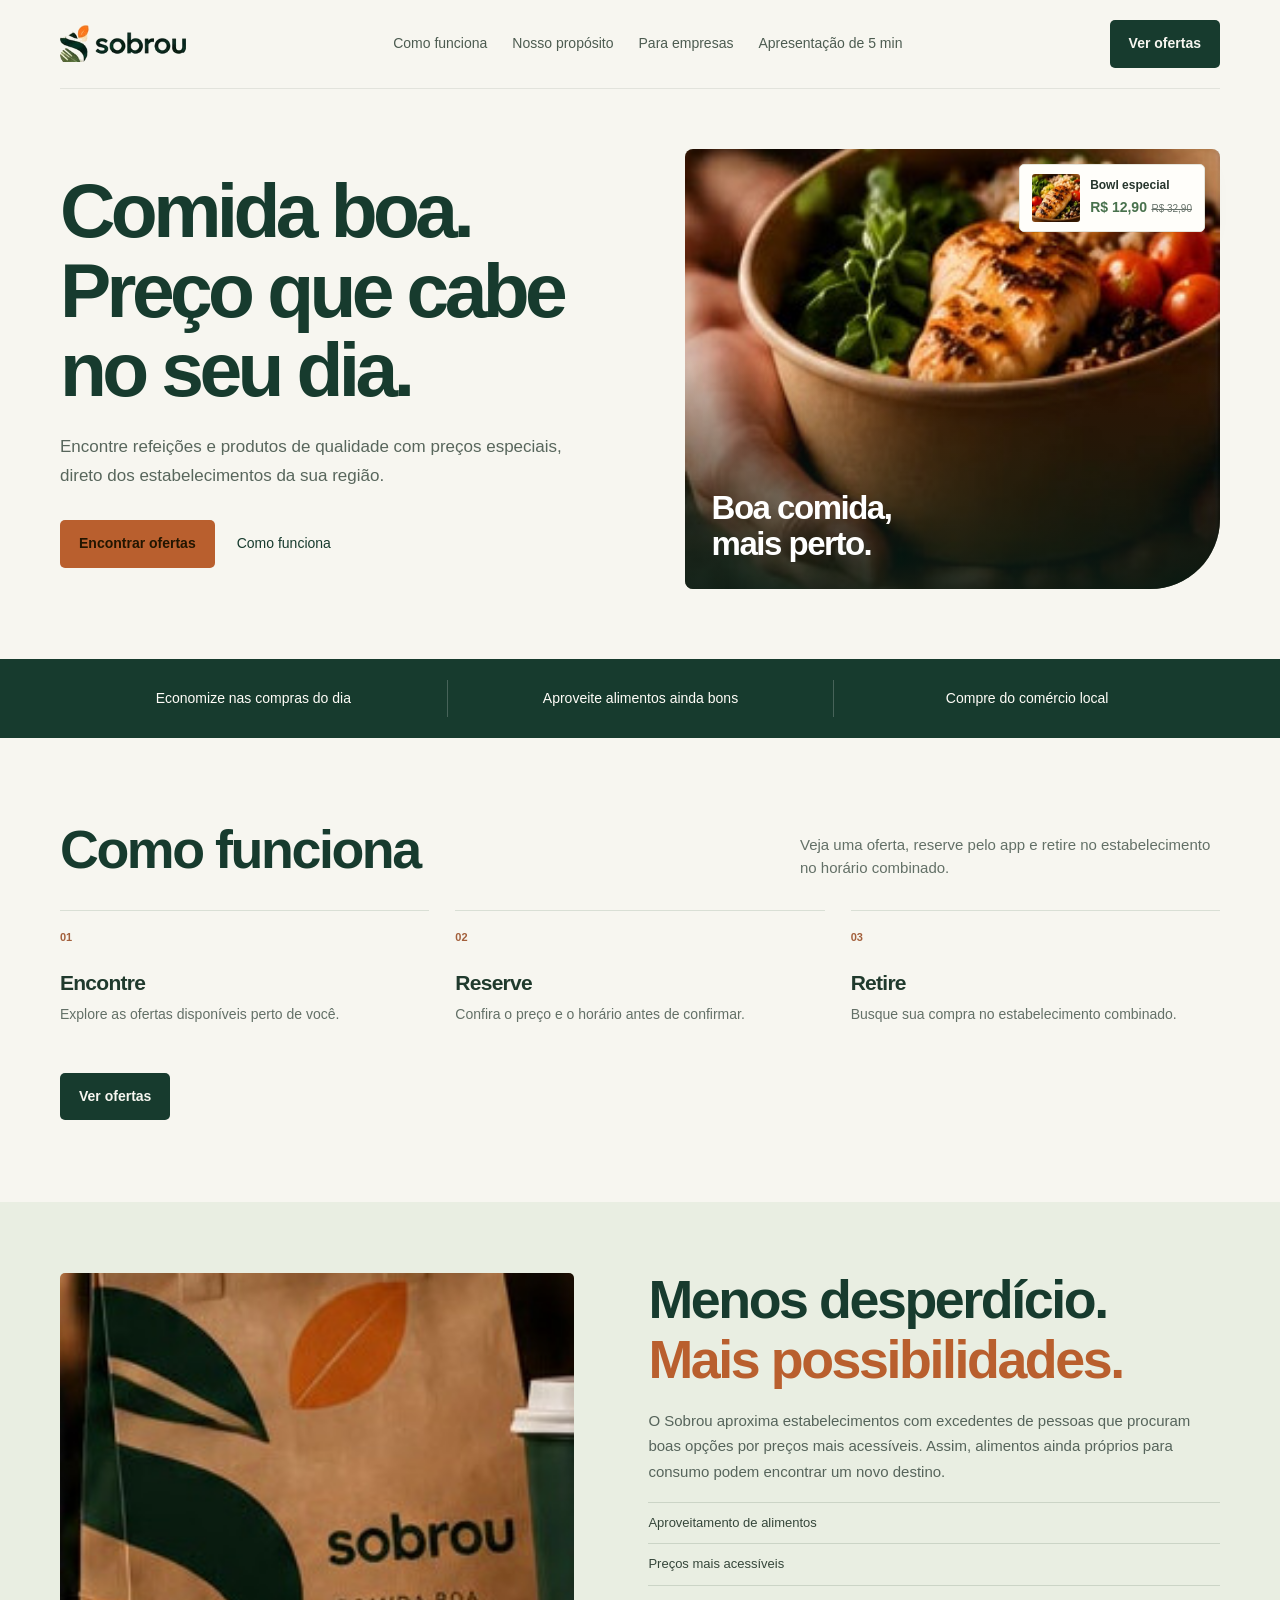
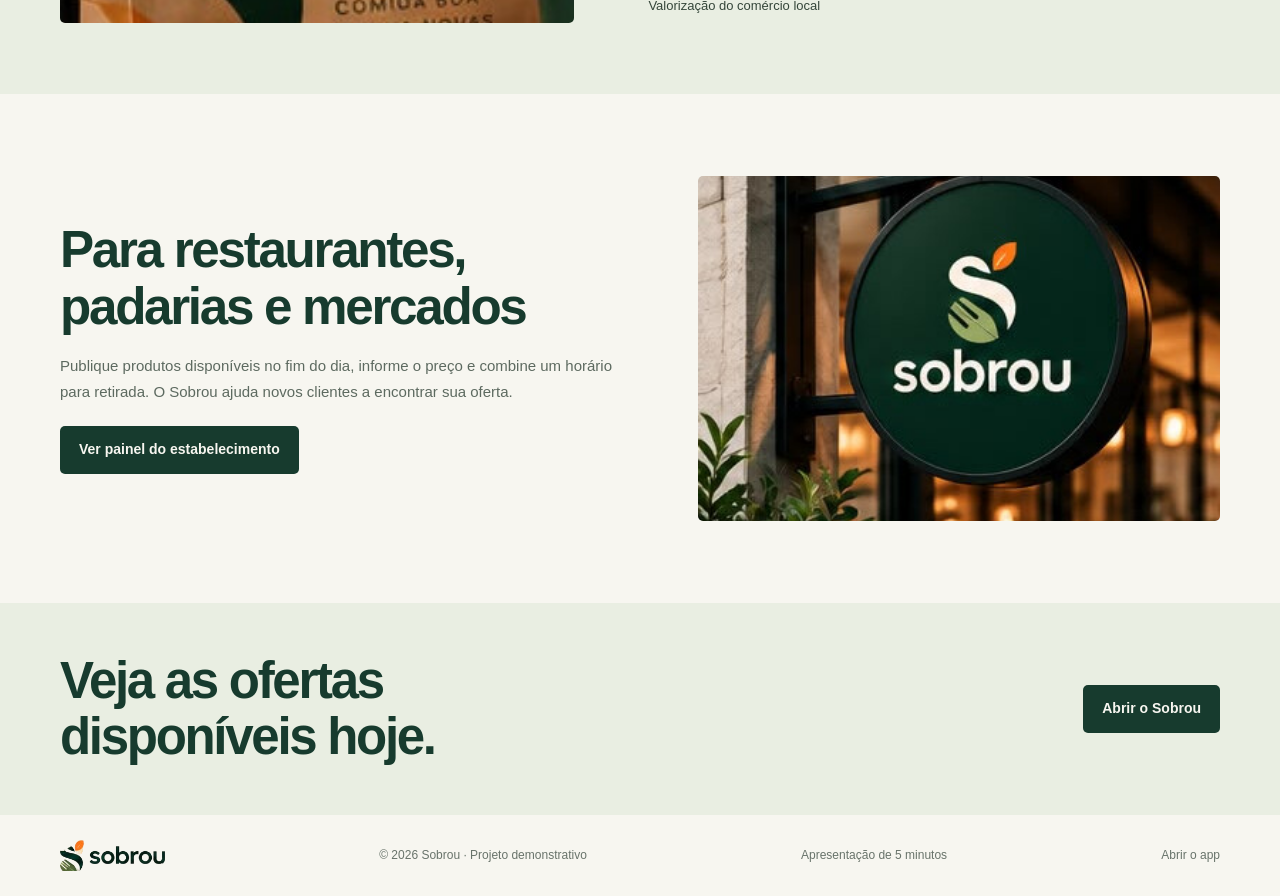
==== commit 7b972335: "Use apresentação in visible presentation labels" ====
--- a/index.html
+++ b/index.html
@@ -16,7 +16,7 @@
       <a href="#como-funciona">Como funciona</a>
       <a href="#impacto">Nosso propósito</a>
       <a href="#parceiros">Para empresas</a>
-      <a href="pitch.html">Pitch de 5 min</a>
+      <a href="pitch.html">Apresentação de 5 min</a>
     </nav>
     <a class="button button-dark nav-cta" href="app.html">Ver ofertas</a>
   </header>
